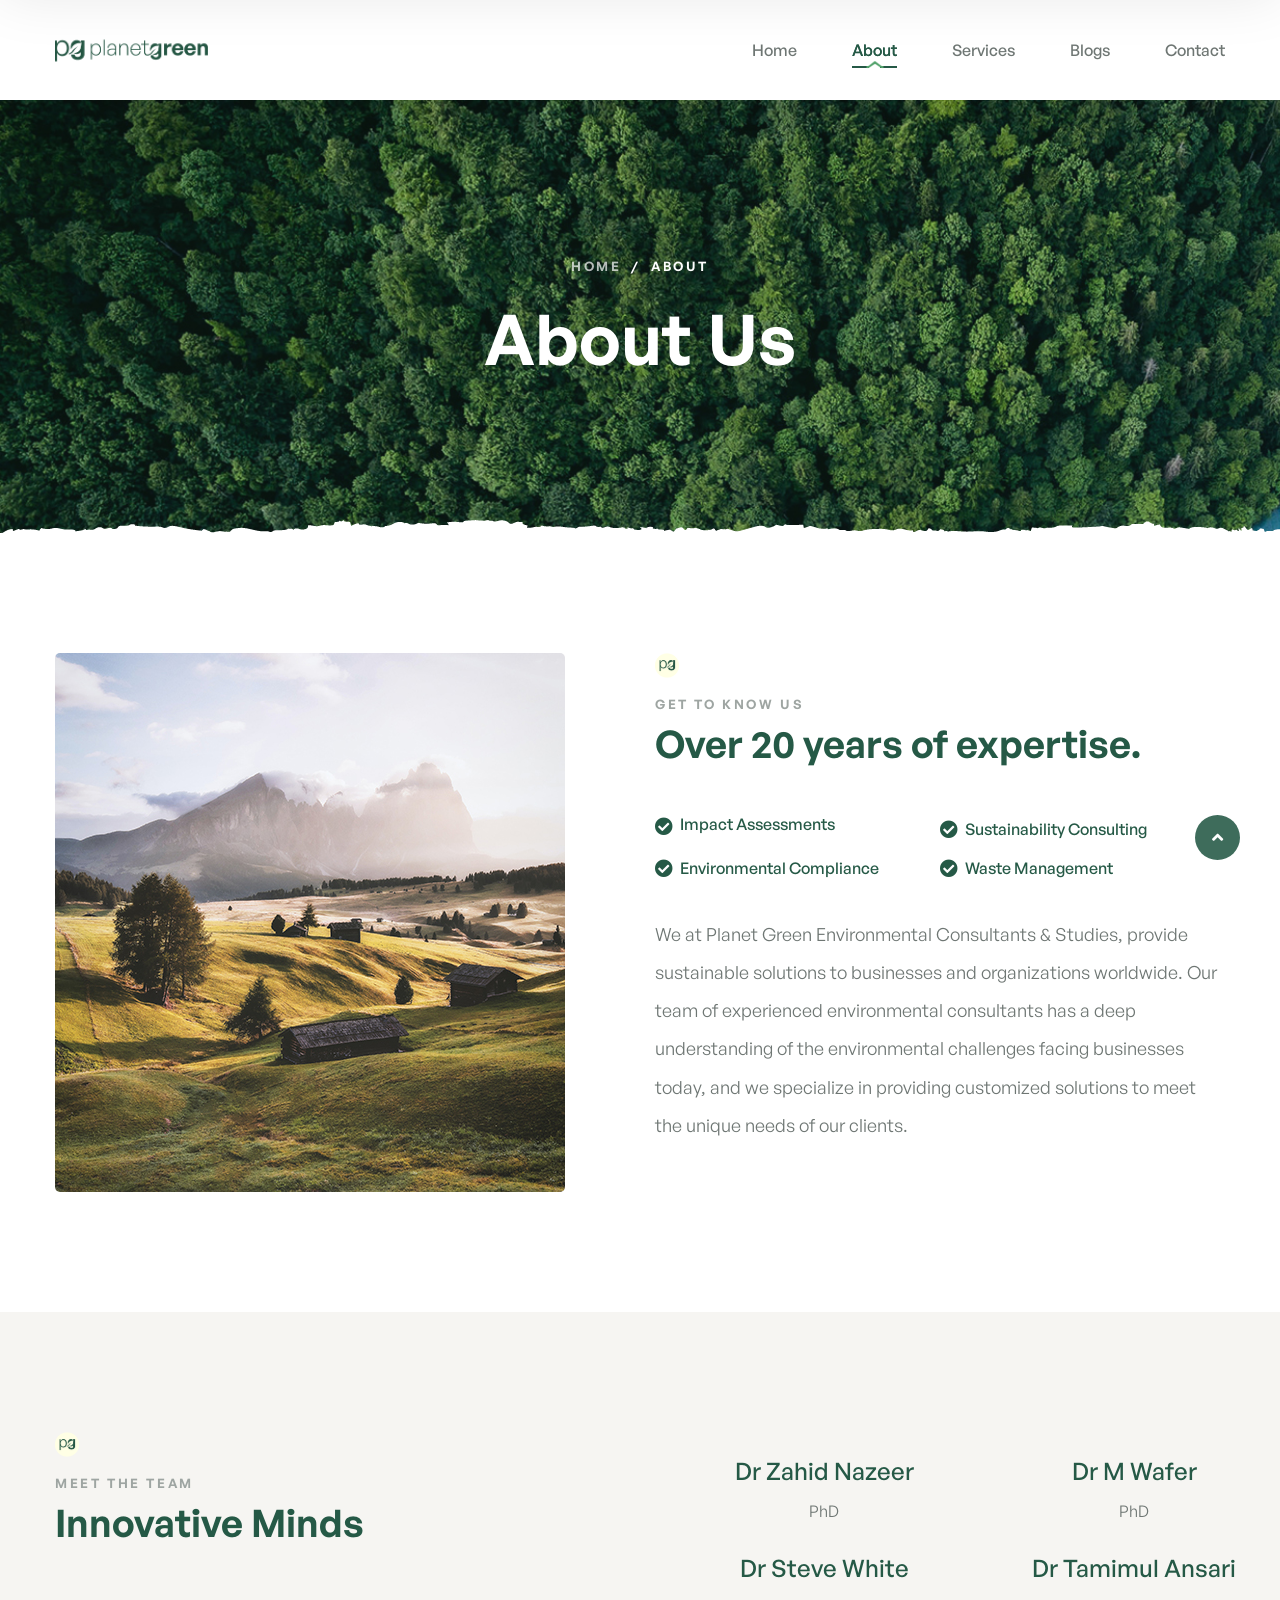
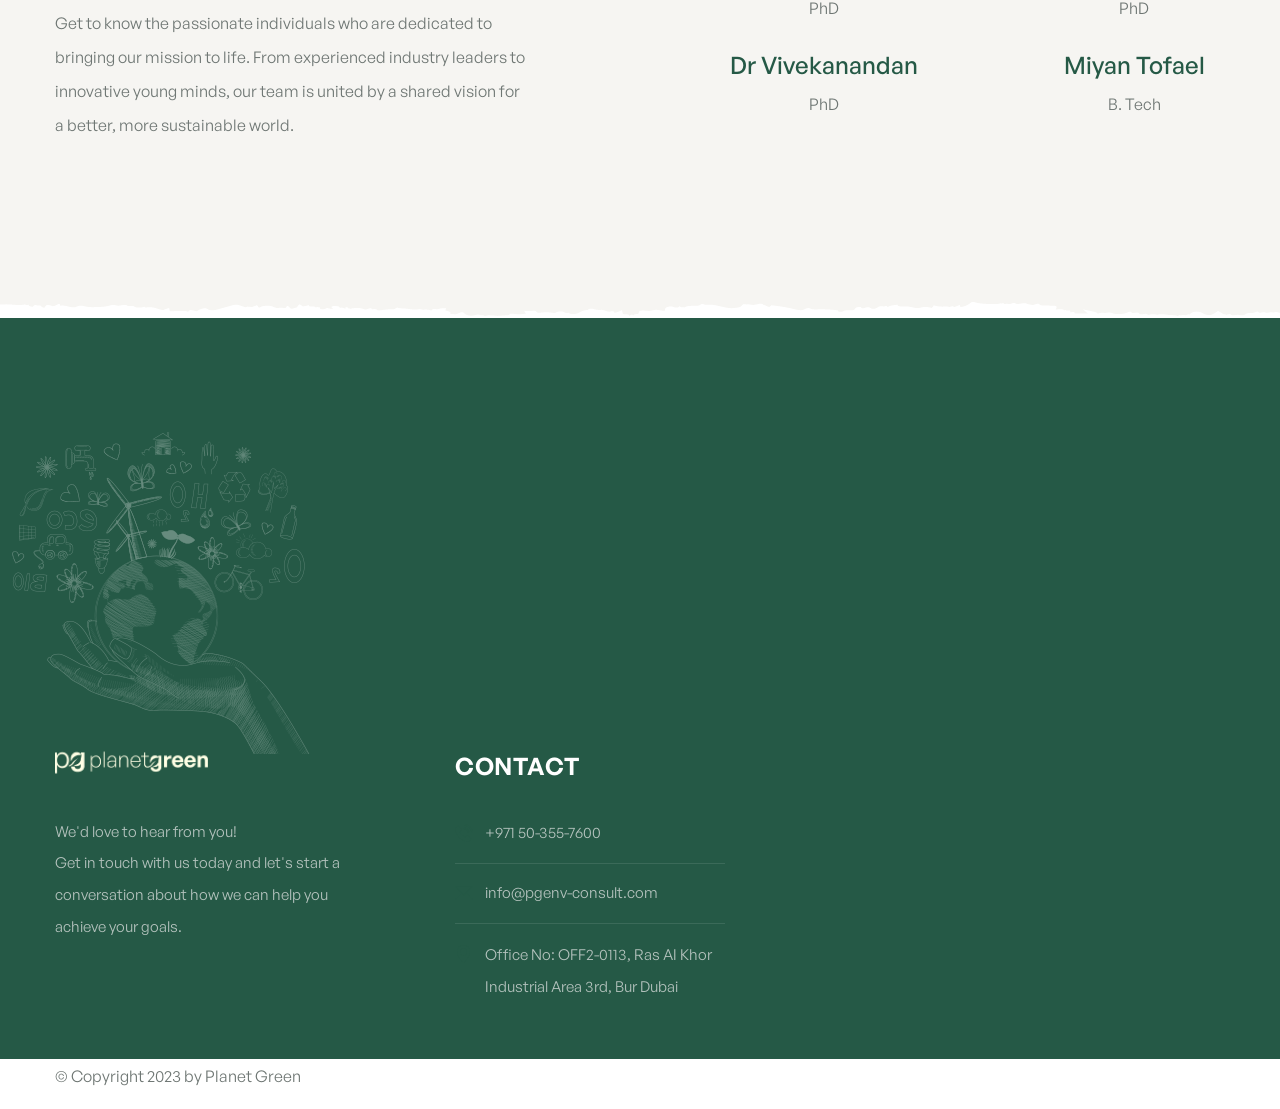
==== about.html @ 9b454ddd "initial commit" ====
<!DOCTYPE html>
<html lang="en">

<head>
    <meta charset="UTF-8">
    <meta name="viewport" content="width=device-width, initial-scale=1.0">
    <title>About Us | Planet Green</title>
     <link rel="apple-touch-icon" sizes="180x180" href="assets/images/favicons/apple-touch-icon.png">
    <link rel="icon" type="image/png" sizes="32x32" href="assets/images/favicons/icon.png">
    <link rel="icon" type="image/png" sizes="16x16" href="assets/images/favicons/icon_16x16.png">
    <link rel="manifest" href="assets/images/favicons/site.webmanifest">
    <meta name="description" content="Learn more about Planet Green Environmental Consultants & Studies, a Dubai-based environmental consultancy firm providing sustainable solutions to businesses and organizations worldwide. Our team of experienced environmental consultants has a deep understanding of the environmental challenges facing businesses today, and we specialize in providing customized solutions to meet the unique needs of our clients. Contact us today to learn more about our services and how we can help your business achieve its environmental objectives.">

    <link rel="preconnect" href="https://fonts.gstatic.com">
    <link href="https://fonts.googleapis.com/css2?family=Handlee&family=Inter:wght@100;200;300;400;500;600;700;800;900&display=swap" rel="stylesheet">

    <link rel="stylesheet" href="assets/css/bootstrap.min.css">
    <link rel="stylesheet" href="assets/css/fontawesome-all.min.css">
    <link rel="stylesheet" href="assets/css/swiper.min.css">
    <link rel="stylesheet" href="assets/css/animate.min.css">
    <link rel="stylesheet" href="assets/css/odometer.min.css">
    <link rel="stylesheet" href="assets/css/jarallax.css">
    <link rel="stylesheet" href="assets/css/magnific-popup.css">
    <link rel="stylesheet" href="assets/css/bootstrap-select.min.css">
    <link rel="stylesheet" href="assets/css/pg-icons.css">
    <link rel="stylesheet" href="assets/css/nouislider.min.css">
    <link rel="stylesheet" href="assets/css/nouislider.pips.css">

    <link rel="stylesheet" href="assets/css/main.css">
</head>

<body>
    <div class="preloader">
        <img class="preloader__image" width="55" src="assets/images/loader.png" alt="">
    </div>
    <div class="page-wrapper">

        <header class="main-header">
            
            <nav class="main-menu">
                <div class="container">
                    <div class="logo-box">
                        <a href="index.html" aria-label="logo image"><img src="assets/images/Logo-02.png" width="153" alt=""></a>
                        <span class="fa fa-bars mobile-nav__toggler"></span>
                    </div>
                    <ul class="main-menu__list">
                        <li >
                            <a href="index.html">Home</a>
                        </li>
                        <li>
                            <a href="about.html">About</a>
                        </li>
                        <li ><a href="services.html">Services</a>
                        </li>
                        <li><a href="blog.html">Blogs</a>                     
                        </li>
                        <li><a href="contact.html">Contact</a>                     
                        </li>
                    </ul>

                    
                </div>
            </nav>
        </header>

        <div class="stricky-header stricked-menu main-menu">
            <div class="sticky-header__content"></div>
        </div>
        <section class="page-header">
            <div class="page-header__bg" style="background-image: url(assets/images/backgrounds/page-header-bg-1-1.jpg);"></div>
            <div class="container">
                <ul class="thm-breadcrumb list-unstyled">
                    <li><a href="index.html">Home</a></li>
                    <li>/</li>
                    <li><span>About</span></li>
                </ul>
                <h2>About Us</h2>
            </div>
        </section>
        <section class="about-three">
            <div class="container">
                <div class="row">
                    <div class="col-lg-6">
                        <div class="about-three__image">
                            <img src="assets/images/resources/about-3-2.jpg" alt="">
                        </div>
                    </div>
                    <div class="col-lg-6">
                        <div class="about-three__content">
                            <div class="block-title">
                                <div class="block-title__image"></div>
                                <p>Get to know us</p>
                                <h3>Over 20 years of expertise.</h3>
                            </div>
                            <ul class="about-three__list list-unstyled">
                                <li>
                                    <i class="fa fa-check-circle"></i>
                                    Impact Assessments
                                </li>
                                <li>
                                    <i class="fa fa-check-circle"></i>
                                    Sustainability Consulting
                                </li>
                                <li>
                                    <i class="fa fa-check-circle"></i>
                                    Environmental Compliance
                                </li>
                                <li>
                                    <i class="fa fa-check-circle"></i>
                                    Waste Management
                                </li>
                            </ul>
                            <div class="about-three__summery">
                                <p>We at Planet Green Environmental Consultants & Studies, provide sustainable solutions to businesses and organizations worldwide. Our team of experienced environmental consultants has a deep understanding of the environmental challenges facing businesses today, and we specialize in providing customized solutions to meet the unique needs of our clients. </p>
                            </div>
                            
                        </div>
                    </div>
                </div>
            </div>
        </section>

        

        

        <section class="team-one">
            <div class="container">
                <div class="row">
                    <div class="col-md-12 col-lg-12 col-xl-5">
                        <div class="team-one__content">
                            <div class="block-title">
                                <div class="block-title__image"></div>
                                <p>Meet the team</p>
                                <h3>Innovative Minds</h3>
                            </div>
                            <div class="team-one__summery">
                                <p>Get to know the passionate individuals who are dedicated to bringing our mission to life. From experienced industry leaders to innovative young minds, our team is united by a shared vision for a better, more sustainable world.</p>
                            </div>
                        </div>
                    </div>
                    <div class="col-md-12 col-lg-12 col-xl-7">
                     
                                <table class="team-table">                                   
                                        <tr>
                                          <td>
                                            <h4> Dr Zahid Nazeer</h4>
                                            PhD
                                          </td>
                                          <td>
                                           <h4>Dr M Wafer</h4>
                                            PhD
                                          </td>
                                        </tr>
                                        <tr>
                                          <td>
                                            <h4>Dr Steve White</h4>
                                            PhD
                                          </td>
                                          <td>
                                            <h4> Dr Tamimul Ansari </h4>
                                            PhD
                                          </td>
                                        </tr>
                                        <tr>
                                            <td>
                                                <h4>Dr Vivekanandan </h4>
                                                PhD
                                            </td>
                                            <td>
                                                <h4>Miyan Tofael</h4>
                                                B. Tech
                                            </td>
                                          </tr>
                                </table>
                    </div>
                </div>
            </div>
        </section>


        <footer class="site-footer" style="margin: auto;">
            <img src="assets/images/icons/footer-bg-icon-2.png" class="site-footer__shape-1" alt="" style="opacity: 0.3";>
            <div class="container">
                <div class="row">
                    <div class="col-sm-12 col-md-6 col-lg-6 col-xl-4">
                        <div class="footer-widget">
                            <a href="index.html" class="footer-widget__Logo">
                                <img src="assets/images/Logo-03.png" width="153" alt="">
                            </a>
                            <p>We'd love to hear from you! 
                                <br>Get in touch with us today and let's start a conversation about how we can help you achieve your goals.
                            </p>
                            
                            
                        </div>
                    </div>
                    


                    
                    <div class="col-sm-12 col-md-6 col-lg-6 col-xl-3">
                        <h3 class="footer-widget__title">Contact</h3>
                        <ul class="list-unstyled footer-widget__contact">
                            <li>
                                <i class="pg-icon-telephone"></i>
                                <a href="tel:+971 50-355-7600">+971 50-355-7600</a>
                            </li>
                            <li>
                                <i class="pg-icon-email"></i>
                               <a href="mailto:info@pgenv-consult.com">info@pgenv-consult.com</a>
                            </li>
                            <li>
                                <i class="pg-icon-pin"></i>
                                <a href="#">Office No: OFF2-0113, Ras AI Khor Industrial Area 3rd, Bur Dubai</a>
                            </li>
                        </ul>
                    </div>
                </div>
            </div>
        </footer>
        <div class="bottom-footer">
            <div class="container">
                <p>© Copyright 2023 by Planet Green</p>
            </div>
        </div>

    </div>


    <div class="mobile-nav__wrapper">
        <div class="mobile-nav__overlay mobile-nav__toggler"></div>
        <div class="mobile-nav__content">
            <span class="mobile-nav__close mobile-nav__toggler"><i class="far fa-times"></i></span>

            <div class="logo-box">
                <a href="index.html" aria-label="logo image"><img src="assets/images/Logo-03.png" width="155" alt="" /></a>
            </div>
            <div class="mobile-nav__container"></div>

           
            



        </div>
    </div>

    

    <a href="#" data-target="html" class="scroll-to-target scroll-to-top"><i class="fa fa-angle-up"></i></a>


    <script src="assets/js/jquery-3.5.1.min.js"></script>
    <script src="assets/js/bootstrap.bundle.min.js"></script>
    <script src="assets/js/swiper.min.js"></script>
    <script src="assets/js/jquery.ajaxchimp.min.js"></script>
    <script src="assets/js/jquery.magnific-popup.min.js"></script>
    <script src="assets/js/jquery.validate.min.js"></script>
    <script src="assets/js/bootstrap-select.min.js"></script>
    <script src="assets/js/wow.js"></script>
    <script src="assets/js/odometer.min.js"></script>
    <script src="assets/js/jquery.appear.min.js"></script>
    <script src="assets/js/jarallax.min.js"></script>
    <script src="assets/js/circle-progress.min.js"></script>
    <script src="assets/js/wNumb.min.js"></script>
    <script src="assets/js/nouislider.min.js"></script>

    <script src="assets/js/theme.js"></script>
</body>

</html>
---- assets/css/jarallax.css ----
.jarallax {
    position: relative;
    z-index: 0;
}
.jarallax > .jarallax-img {
    position: absolute;
    object-fit: cover;
    /* support for plugin https://github.com/bfred-it/object-fit-images */
    font-family: 'object-fit: cover;';
    top: 0;
    left: 0;
    width: 100%;
    height: 100%;
    z-index: -1;
}
---- assets/css/pg-icons.css ----
@font-face {
  font-family: "pg-icon";
  src: url("../fonts/pg-icon.eot?9nn143");
  src: url("../fonts/pg-icon.eot?9nn143#iefix") format("embedded-opentype"),
    url("../fonts/pg-icon.ttf?9nn143") format("truetype"),
    url("../fonts/pg-icon.woff?9nn143") format("woff"),
    url("../fonts/pg-icon.svg?9nn143#pg-icon") format("svg");
  font-weight: normal;
  font-style: normal;
  font-display: block;
}

[class^="pg-icon-"],
[class*=" pg-icon-"] {
  /* use !important to prevent issues with browser extensions that change fonts */
  font-family: "pg-icon" !important;
  speak: never;
  font-style: normal;
  font-weight: normal;
  font-variant: normal;
  text-transform: none;
  line-height: 1;

  /* Better Font Rendering =========== */
  -webkit-font-smoothing: antialiased;
  -moz-osx-font-smoothing: grayscale;
}

.pg-icon-email:before {
  content: "\e900";
}
.pg-icon-clock:before {
  content: "\e901";
}
.pg-icon-shopping-cart:before {
  content: "\e902";
}
.pg-icon-phone-call:before {
  content: "\e903";
}
.pg-icon-magnifying-glass:before {
  content: "\e904";
}
.pg-icon-left-arrow:before {
  content: "\e905";
}
.pg-icon-right-arrow:before {
  content: "\e916";
}
.pg-icon-farmer:before {
  content: "\e906";
}
.pg-icon-agriculture:before {
  content: "\e907";
}
.pg-icon-tractor:before {
  content: "\e908";
}
.pg-icon-organic-food:before {
  content: "\e909";
}
.pg-icon-vegetable:before {
  content: "\e90a";
}
.pg-icon-dairy:before {
  content: "\e90b";
}
.pg-icon-farm:before {
  content: "\e90c";
}
.pg-icon-pin:before {
  content: "\e90d";
}
.pg-icon-telephone:before {
  content: "\e90e";
}
.pg-icon-investment:before {
  content: "\e90f";
}
.pg-icon-tractor-1:before {
  content: "\e910";
}
.pg-icon-planting:before {
  content: "\e911";
}
.pg-icon-agriculture-1:before {
  content: "\e912";
}
.pg-icon-customer:before {
  content: "\e913";
}
.pg-icon-agriculture-2:before {
  content: "\e914";
}
.pg-icon-tick:before {
  content: "\e915";
}
---- assets/css/main.css ----
@font-face {
  font-family: "GeneralSans";
  src: url("../fonts/GeneralSans-Regular.woff2") format("woff2"),
       url("../fonts/GeneralSans-Regular.otf") format("opentype");
  font-weight: 400;
  font-style: normal;
  font-display: swap;
}

@font-face {
  font-family: "GeneralSans";
  src: url("../fonts/GeneralSans-Medium.woff2") format("woff2"),
       url("../fonts/GeneralSans-Medium.otf") format("opentype");
  font-weight: 500;
  font-style: normal;
  font-display: swap;
}

@font-face {
  font-family: "GeneralSans";
  src: url("../fonts/GeneralSans-Semibold.otf") format("opentype");
  font-weight: 600;
  font-style: normal;
  font-display: swap;
}

.mt-20 {
  margin-top: 20px;
}

.mt-30 {
  margin-top: 30px;
}

.mt-40 {
  margin-top: 40px;
}

.mt-50 {
  margin-top: 50px;
}

.mt-60 {
  margin-top: 60px;
}

.mt-80 {
  margin-top: 80px;
}

.mt-120 {
  margin-top: 120px;
}

.mt--60 {
  margin-top: -60px;
}

.mt--120 {
  margin-top: -120px;
}

.mb-20 {
  margin-bottom: 20px;
}

.mb-30 {
  margin-bottom: 30px;
}

.mb-40 {
  margin-bottom: 40px;
}

.mb-50 {
  margin-bottom: 50px;
}

.mb-60 {
  margin-bottom: 60px;
}

.mb-80 {
  margin-bottom: 80px;
}

.mb-120 {
  margin-bottom: 120px;
}

.mb--60 {
  margin-bottom: -60px;
}

.mb--120 {
  margin-bottom: -120px;
}

.pt-20 {
  padding-top: 20px;
}

.pt-30 {
  padding-top: 30px;
}

.pt-40 {
  padding-top: 40px;
}

.pt-50 {
  padding-top: 50px;
}

.pt-60 {
  padding-top: 60px;
}

.pt-80 {
  padding-top: 80px;
}

.pt-110 {
  padding-top: 110px;
}

.pt-115 {
  padding-top: 115px;
}

.pt-120 {
  padding-top: 120px;
}

.pt-142 {
  padding-top: 142px;
}

.pb-20 {
  padding-bottom: 20px;
}

.pb-30 {
  padding-bottom: 30px;
}

.pb-40 {
  padding-bottom: 40px;
}

.pb-50 {
  padding-bottom: 50px;
}

.pb-60 {
  padding-bottom: 60px;
}

.pb-80 {
  padding-bottom: 80px;
}

.pb-90 {
  padding-bottom: 90px;
}

.pb-110 {
  padding-bottom: 110px;
}

.pb-115 {
  padding-bottom: 115px;
}

.pb-120 {
  padding-bottom: 120px;
}

.pl-5 {
  padding-left: 5px;
}

.pl-10 {
  padding-left: 10px;
}

.pl-15 {
  padding-left: 15px;
}

.pl-20 {
  padding-left: 20px;
}

.pl-30 {
  padding-left: 30px;
}

.pr-5 {
  padding-right: 5px;
}

.pr-10 {
  padding-right: 10px;
}

.pr-15 {
  padding-right: 15px;
}

.pr-20 {
  padding-right: 20px;
}

.pr-30 {
  padding-right: 30px;
}

.team-one {
  background-color: #f6f5f2;
  padding-top: 80px;
  padding-bottom: 80px;
  position: relative;
}

.team-one .team-table {
  border-spacing: 15px;
  width: 100%;
  text-align: center;
  max-width: 95%;
  border-collapse: separate;
  border-spacing: 1rem 1.5rem;
  margin-left: 7rem;
}

@media (min-width: 993px) and (max-width: 1199px) {
  .team-one .team-table {
    margin-left: 3.5rem;
  }
}
@media (max-width: 992px) {
  .team-one .team-table {
    margin-left: 0;
  }
}

.team-one .team-table td {
  text-align: center;
  margin: 2rem 4rem;
}

@media (min-width: 1200px) {
  .team-one {
    padding-top: 120px;
    padding-bottom: 160px;
  }
}

.team-one::after {
  content: "";
  width: 100%;
  height: 16px;
  background-image: url(../images/shapes/ripped-paper-white-up.png);
  position: absolute;
  bottom: 0px;
  left: 0;
  z-index: 10;
  -webkit-transform: rotate(180deg);
  transform: rotate(180deg);
  background-size: auto;
}

@media (min-width: 1700px) {
  .team-one::after {
    background-size: 100%;
    bottom: 0;
  }
}

.team-one__bg {
  position: absolute;
  bottom: 0;
  left: 0;
}

.team-one .container {
  position: relative;
}

@media (min-width: 992px) {
  .team-one__content {
    text-align: center;
  }
}

@media (min-width: 1200px) {
  .team-one__content {
    text-align: left;
  }
}

.blog-card {
  position: relative;
  background-color: #fff;
  border-radius: 5px;
  margin-bottom: 30px;
}

.blog-card__image {
  position: relative;
  border-top-left-radius: 5px;
  border-top-right-radius: 5px;
  overflow: hidden;
}

.blog-card__image > img {
  width: 100%;
  -webkit-transform: scale(1);
  transform: scale(1);
  -webkit-transition: -webkit-transform 500ms ease;
  transition: -webkit-transform 500ms ease;
  transition: transform 500ms ease;
  transition: transform 500ms ease, -webkit-transform 500ms ease;
}

.blog-card__image > a {
  display: -webkit-box;
  display: -ms-flexbox;
  display: flex;
  width: 100%;
  height: 100%;
  background-color: rgba(31, 78, 61, 0.4);
  position: absolute;
  top: 0;
  left: 0;
  -webkit-box-pack: center;
  -ms-flex-pack: center;
  justify-content: center;
  -webkit-box-align: center;
  -ms-flex-align: center;
  align-items: center;
  opacity: 0;
  -webkit-transform: translateY(-20%);
  transform: translateY(-20%);
  -webkit-transition: opacity 500ms ease, -webkit-transform 500ms ease;
  transition: opacity 500ms ease, -webkit-transform 500ms ease;
  transition: opacity 500ms ease, transform 500ms ease;
  transition: opacity 500ms ease, transform 500ms ease,
    -webkit-transform 500ms ease;
}

.blog-card__image > a::before,
.blog-card__image > a::after {
  content: "";
  width: 32px;
  height: 2px;
  background-color: #fff;
  display: block;
  position: absolute;
  top: 50%;
  left: 50%;
  -webkit-transform: translate(-50%, -50%);
  transform: translate(-50%, -50%);
}

.blog-card__image > a::after {
  -webkit-transform: translate(-50%, -50%) rotate(90deg);
  transform: translate(-50%, -50%) rotate(90deg);
}

.blog-card:hover .blog-card__image > a {
  opacity: 1;
  -webkit-transform: translateY(0);
  transform: translateY(0);
}

.blog-card:hover .blog-card__image > img {
  -webkit-transform: scale(1.05);
  transform: scale(1.05);
}

.blog-card__content {
  -webkit-box-shadow: 0px 10px 60px 0px rgba(0, 0, 0, 0.05);
  box-shadow: 0px 10px 60px 0px rgba(0, 0, 0, 0.05);
  background-color: #fff;
  padding-left: 25px;
  padding-right: 25px;
  position: relative;
  padding-top: 30px;
  padding-bottom: 30px;
  -webkit-transition: all 500ms ease;
  transition: all 500ms ease;
  border-bottom-left-radius: 5px;
  border-bottom-right-radius: 5px;
}

@media (min-width: 768px) {
  .blog-card__content {
    padding: 40px;
  }
}

.blog-card__content h3 {
  color: #255946;
  font-size: 20px;
  line-height: 1.417;
  margin: 0;
  font-weight: bold;
  margin-top: 10px;
  margin-bottom: 15px;
}

@media (min-width: 768px) {
  .blog-card__content h3 {
    font-size: 22px;
  }
}

@media (min-width: 992px) {
  .blog-card__content h3 {
    font-size: 24px;
  }
}

.blog-card__content h3 a {
  color: inherit;
  -webkit-transition: all 500ms ease;
  transition: all 500ms ease;
}

.blog-card__content h3 a:hover {
  color: var(--thm-base);
}

.blog-card__content .thm-btn {
  background-color: var(--thm-primary);
  color: #fff;
  font-size: 14px;
  font-weight: bold;
  padding: 6px 29.5px;
}

.blog-card__content .thm-btn:hover {
  background-color: var(--thm-black);
  color: #fff;
}

.blog-card:hover .blog-card__content {
  -webkit-box-shadow: 0px 10px 60px 0px rgba(0, 0, 0, 0.1);
  box-shadow: 0px 10px 60px 0px rgba(0, 0, 0, 0.1);
}

.blog-card__date {
  width: 74px;
  height: 74px;
  background-color: var(--thm-base);
  border: 6px solid #fff;
  display: -webkit-box;
  display: -ms-flexbox;
  display: flex;
  -webkit-box-pack: center;
  -ms-flex-pack: center;
  justify-content: center;
  text-align: center;
  -webkit-box-align: center;
  -ms-flex-align: center;
  align-items: center;
  border-radius: 50%;
  font-size: 14px;
  font-weight: 600;
  color: #fff;
  padding: 0 20px;
  line-height: 1.3;
  position: absolute;
  top: -97px;
  right: 20px;
}

@media (min-width: 768px) {
  .blog-card__date {
    top: -37px;
    right: 30px;
  }
}

.blog-card__meta {
  display: -webkit-box;
  display: -ms-flexbox;
  display: flex;
  -webkit-box-align: center;
  -ms-flex-align: center;
  align-items: center;
}

.blog-card__meta a {
  display: -webkit-box;
  display: -ms-flexbox;
  display: flex;
  -webkit-box-align: center;
  -ms-flex-align: center;
  align-items: center;
  line-height: 1;
  color: #6e7673;
  font-size: 14px;
  font-weight: 600;
}

.blog-card__meta a i {
  color: var(--thm-base);
  margin-right: 5px;
}

.blog-card__meta a + a {
  margin-left: 15px;
}

.blog-grid {
  padding-top: 80px;
  padding-bottom: 80px;
}

@media (min-width: 1200px) {
  .blog-grid {
    padding-top: 120px;
    padding-bottom: 120px;
  }
}

.blog-grid .more-btn__box {
  margin-top: 20px;
}

.blog-grid .more-btn__box .thm-btn {
  font-size: 18px;
  font-weight: 700;
  background-color: var(--thm-black);
}

.blog-grid .more-btn__box .thm-btn:hover {
  background-color: var(--thm-base);
  color: #fff;
}

.blog-home-two {
  border-top: 1px solid #e9e7e2;
  padding-top: 80px;
  padding-bottom: 50px;
}

@media (min-width: 1200px) {
  .blog-home-two {
    padding-top: 120px;
    padding-bottom: 90px;
  }
}

.blog-home-two .top-row {
  margin-bottom: 30px;
}

@media (min-width: 992px) {
  .blog-home-two .top-row {
    display: -webkit-box;
    display: -ms-flexbox;
    display: flex;
    -webkit-box-align: center;
    -ms-flex-align: center;
    align-items: center;
  }
}

@media (min-width: 1200px) {
  .blog-home-two .top-row {
    margin-bottom: 60px;
  }
}

.blog-home-two .block-title {
  margin-bottom: 25px;
}

@media (min-width: 992px) {
  .blog-home-two .block-title {
    margin-bottom: 0;
    max-width: 505px;
  }
}

@media (min-width: 992px) {
  .blog-home-two .block-text {
    margin-top: 30px;
  }
}

.home-one__boxed-bg {
  position: absolute;
  bottom: 0;
  left: 0;
}

.blog-home-one {
  padding-bottom: 60px;
  position: relative;
}

.blog-home-one hr {
  margin: 0;
  border-color: #e9e7e2;
  border-width: 1px;
  margin-top: 30px;
}

.blog-home__slogan {
  padding-bottom: 80px;
}

@media (min-width: 1200px) {
  .blog-home__slogan {
    margin-top: -20px;
    padding-bottom: 120px;
  }
}

.blog-home__slogan i {
  font-size: 50px;
  color: var(--thm-base);
}

@media (min-width: 992px) {
  .blog-home__slogan i {
    font-size: 60px;
    margin-right: 30px;
  }
}

@media (min-width: 1200px) {
  .blog-home__slogan i {
    margin-right: 45px;
  }
}

.blog-home__slogan h3 {
  margin: 0;
  font-size: 20px;
  color: var(--thm-black);
  margin-top: 15px;
  margin-bottom: 10px;
  font-weight: 600;
  max-width: 90%;
}

@media (min-width: 1200px) {
  .blog-home__slogan h3 {
    font-size: 30px;
    margin-bottom: 20px;
  }
}

.blog-home__slogan p {
  margin: 0;
  line-height: 2.125;
}

@media (min-width: 1200px) {
  .blog-home__slogan p {
    max-width: 670px;
  }
}

.blog-home__slogan-main {
  text-align: center;
}

@media (min-width: 992px) {
  .blog-home__slogan-main {
    display: -webkit-box;
    display: -ms-flexbox;
    display: flex;
    text-align: left;
    -webkit-box-align: center;
    -ms-flex-align: center;
    align-items: center;
  }
}

.blog-home__slogan-image {
  margin-top: 30px;
  position: relative;
}

@media (min-width: 768px) {
  .blog-home__slogan-image {
    max-width: 270px;
    margin-left: auto;
    margin-right: auto;
  }
}

@media (min-width: 768px) {
  .blog-home__slogan-image::before {
    content: "";
    width: 20px;
    height: 100%;
    background-color: var(--thm-primary);
    border-radius: 5px;
    position: absolute;
    top: 0;
    right: 100%;
    margin-right: 20px;
  }
}

.blog-home__slogan-image > img {
  display: block;
  border-radius: 5px;
  margin-left: auto;
  margin-right: auto;
  max-width: 100%;
}

.blog-details {
  padding-top: 80px;
  padding-bottom: 80px;
}

@media (min-width: 1200px) {
  .blog-details {
    padding-top: 120px;
    padding-bottom: 120px;
  }
}

.blog-details img {
  border-radius: 5px;
}

.blog-details .blog-card__content {
  padding-bottom: 0;
  -webkit-box-shadow: none;
  box-shadow: none;
  padding-left: 0;
  padding-right: 0;
}

@media (min-width: 1200px) {
  .blog-details .blog-card__content h3 {
    font-size: 34px;
  }
}

.blog-details__content p {
  margin: 0;
}

.blog-details__content p + p {
  margin-top: 10px;
}

@media (min-width: 1200px) {
  .blog-details__content p + p {
    margin-top: 30px;
  }
}

.blog-details__meta {
  display: -webkit-box;
  display: -ms-flexbox;
  display: flex;
  -webkit-box-pack: center;
  -ms-flex-pack: center;
  justify-content: center;
  -webkit-box-align: center;
  -ms-flex-align: center;
  align-items: center;
  -webkit-box-orient: vertical;
  -webkit-box-direction: normal;
  -ms-flex-direction: column;
  flex-direction: column;
  border-top: 1px solid #e9e7e2;
  margin-top: 30px;
  padding-top: 20px;
}

@media (min-width: 1200px) {
  .blog-details__meta {
    -webkit-box-orient: horizontal;
    -webkit-box-direction: normal;
    -ms-flex-direction: row;
    flex-direction: row;
    -webkit-box-pack: justify;
    -ms-flex-pack: justify;
    justify-content: space-between;
    margin-top: 40px;
    padding-top: 30px;
  }
}

.blog-details__tags span {
  color: var(--thm-black);
  font-size: 18px;
  font-weight: bold;
  margin-right: 5px;
}

@media (min-width: 1200px) {
  .blog-details__tags span {
    font-size: 24px;
  }
}

.blog-details__tags a {
  font-size: 16px;
  color: #6e7673;
  -webkit-transition: all 500ms ease;
  transition: all 500ms ease;
}

@media (min-width: 1200px) {
  .blog-details__tags a {
    font-size: 18px;
  }
}

.blog-details__tags a:hover {
  color: var(--thm-black);
}

.blog-details__social {
  display: -webkit-box;
  display: -ms-flexbox;
  display: flex;
  -webkit-box-align: center;
  -ms-flex-align: center;
  align-items: center;
  -webkit-box-pack: center;
  -ms-flex-pack: center;
  justify-content: center;
  margin-top: 10px;
}

@media (min-width: 1200px) {
  .blog-details__social {
    margin-top: 0;
  }
}

.blog-details__social a {
  width: 40px;
  height: 40px;
  background-color: #f6f5f2;
  border-radius: 50%;
  display: -webkit-box;
  display: -ms-flexbox;
  display: flex;
  -webkit-box-align: center;
  -ms-flex-align: center;
  align-items: center;
  -webkit-box-pack: center;
  -ms-flex-pack: center;
  justify-content: center;
  font-size: 14px;
  color: #6e7673;
  -webkit-transition: all 500ms ease;
  transition: all 500ms ease;
}

@media (min-width: 1200px) {
  .blog-details__social a {
    width: 50px;
    height: 50px;
    font-size: 15px;
  }
}

.blog-details__social a + a {
  margin-left: 10px;
}

.blog-details__social a:hover {
  background-color: var(--thm-primary);
  color: #fff;
}

.blog-sidebar {
  margin-top: 50px;
}

@media (min-width: 1200px) {
  .blog-sidebar {
    margin-top: 0px;
  }
}

.blog-sidebar ul {
  margin: 0;
  padding: 0;
  list-style: none;
}

.blog-sidebar h3 {
  margin: 0;
  font-size: 18px;
  color: var(--thm-black);
  font-weight: bold;
  margin-bottom: 20px;
}

@media (min-width: 1200px) {
  .blog-sidebar h3 {
    font-size: 20px;
  }
}

.blog-sidebar__search {
  margin-bottom: 30px;
}

.blog-sidebar__search form {
  width: 100%;
  height: 90px;
  background-color: var(--thm-primary);
  border-radius: 5px;
  position: relative;
}

.blog-sidebar__search form input[type="text"],
.blog-sidebar__search form input[type="search"] {
  width: 100%;
  height: 100%;
  position: absolute;
  top: 0;
  left: 0;
  background-color: rgba(0, 0, 0, 0);
  padding-left: 30px;
  padding-right: 30px;
  display: block;
  border: none;
  -webkit-appearance: none;
  -moz-appearance: none;
  appearance: none;
  outline: none;
  color: #fff;
  font-size: 16px;
  font-weight: 600;
}

@media (min-width: 1200px) {
  .blog-sidebar__search form input[type="text"],
  .blog-sidebar__search form input[type="search"] {
    padding-left: 50px;
    padding-right: 50px;
  }
}

.blog-sidebar__search form button[type="submit"] {
  width: auto;
  padding: 0;
  font-size: 22px;
  color: #fff;
  position: absolute;
  top: 50%;
  right: 30px;
  -webkit-transform: translateY(-50%);
  transform: translateY(-50%);
  background-color: rgba(0, 0, 0, 0);
  border: none;
  -webkit-appearance: none;
  -moz-appearance: none;
  appearance: none;
}

@media (min-width: 1200px) {
  .blog-sidebar__search form button[type="submit"] {
    right: 50px;
  }
}

.blog-sidebar__tags {
  background-color: #f6f5f2;
  border-radius: 5px;
  padding: 30px;
  margin-bottom: 30px;
}

@media (min-width: 1200px) {
  .blog-sidebar__tags {
    padding: 50px;
  }
}

.blog-sidebar__tags-links {
  display: -webkit-box;
  display: -ms-flexbox;
  display: flex;
  -ms-flex-wrap: wrap;
  flex-wrap: wrap;
  margin-left: -10px;
  margin-top: -20px;
}

.blog-sidebar__tags-links a {
  font-size: 16px;
  color: #6e7673;
  font-weight: 500;
  display: -webkit-box;
  display: -ms-flexbox;
  display: flex;
  line-height: 1;
  -webkit-transition: all 500ms ease;
  transition: all 500ms ease;
  margin-left: 10px;
  margin-top: 20px;
}

.blog-sidebar__tags-links a:hover {
  color: var(--thm-base);
}

.blog-sidebar__posts {
  background-color: #f6f5f2;
  border-radius: 5px;
  margin-bottom: 30px;
  padding: 30px;
  padding-bottom: 0;
}

@media (min-width: 1200px) {
  .blog-sidebar__posts {
    padding: 50px;
  }
}

.blog-sidebar__posts h3 {
  margin-bottom: 10px;
}

.blog-sidebar__posts ul {
  margin-left: -20px;
  margin-right: -20px;
}

.blog-sidebar__posts ul li {
  position: relative;
  padding-left: 90px;
  min-height: 78px;
  padding-top: 30px;
  padding-bottom: 30px;
  padding-right: 20px;
  padding-left: 110px;
  -webkit-transition: all 500ms ease;
  transition: all 500ms ease;
  border-radius: 5px;
}

.blog-sidebar__posts ul li:hover {
  background-color: #fff;
}

.blog-sidebar__posts ul li > img {
  position: absolute;
  top: 50%;
  left: 20px;
  -webkit-transform: translateY(-50%);
  transform: translateY(-50%);
  border-radius: 50%;
}

.blog-sidebar__posts ul li span {
  color: #6e7673;
  font-size: 14px;
  font-weight: 500;
  display: -webkit-box;
  display: -ms-flexbox;
  display: flex;
  -webkit-box-align: center;
  -ms-flex-align: center;
  align-items: center;
  line-height: 1;
  margin-bottom: 10px;
}

.blog-sidebar__posts ul li span > i {
  font-size: 14px;
  margin-right: 5px;
}

.blog-sidebar__posts ul li h4 {
  margin: 0;
  font-size: 16px;
  font-weight: bold;
  line-height: 1.625;
}

.blog-sidebar__posts ul li h4 a {
  color: inherit;
}

.blog-sidebar__categories {
  background-color: #f6f5f2;
  border-radius: 5px;
  margin-bottom: 30px;
  padding: 30px;
}

@media (min-width: 1200px) {
  .blog-sidebar__categories {
    padding: 50px;
  }
}

.blog-sidebar__categories ul li + li {
  margin-top: 10px;
}

@media (min-width: 1200px) {
  .blog-sidebar__categories ul li + li {
    margin-top: 25px;
  }
}

.blog-sidebar__categories ul li a {
  display: -webkit-box;
  display: -ms-flexbox;
  display: flex;
  -webkit-box-align: center;
  -ms-flex-align: center;
  align-items: center;
  color: #6e7673;
  font-weight: 500;
  line-height: 1;
}

.blog-sidebar__categories ul li a i {
  font-size: 20px;
  margin-right: 10px;
}

:root {
  --thm-font: "GeneralSans", sans-serif;
  --heading-font: "GeneralSans", sans-serif;
  --special-font: "GeneralSans", sans-serif;
  --thm-color: #6e7673;
  --thm-color-rgb: 110, 118, 115;
  --thm-base: #49a760;
  --thm-base-rgb: 73, 167, 96;
  --thm-primary: #255946;
  --thm-primary-rgb: 247, 195, 95;
  --thm-secondary: #ed4b4b;
  --thm-secondary-rgb: 237, 75, 75;
  --thm-special: #5366c2;
  --thm-special-rgb: 83, 102, 194;
  --thm-black: #255946;
  --thm-black-rgb: 37, 89, 70;
  --thm-black2: #1d1c1c;
  --thm-black2-rgb: 29, 28, 28;
  --thm-text-dark: #8e96a0;
  --thm-text-dark-rgb: 142, 150, 160;
  --thm-white: #fff;
}

body {
  font-family: var(--thm-font);
  color: var(--thm-color);
  font-size: 16px;
  line-height: 2.125;
}

a,
a:hover,
a:focus,
a:visited {
  text-decoration: none;
}

h1,
h2,
h3,
h4,
h5,
h6 {
  font-family: var(--heading-font);
  color: var(--thm-black);
}

@media (max-width: 575px) {
  h1 br,
  h2 br,
  h3 br,
  h4 br,
  h5 br,
  h6 br {
    display: none;
  }
}

@media (max-width: 575px) {
  p br {
    display: none;
  }
}

::-webkit-input-placeholder {
  color: inherit;
  opacity: 1;
}

:-ms-input-placeholder {
  color: inherit;
  opacity: 1;
}

::-ms-input-placeholder {
  color: inherit;
  opacity: 1;
}

::placeholder {
  color: inherit;
  opacity: 1;
}

.background-base {
  background-color: var(--thm-base);
}

.background-primary {
  background-color: var(--thm-primary);
}

.background-secondary {
  background-color: var(--thm-secondary);
}

.background-special {
  background-color: var(--thm-special);
}

.page-wrapper {
  position: relative;
  margin: 0 auto;
  width: 100%;
  min-width: 300px;
  overflow: hidden;
}

@media (min-width: 1200px) {
  .container {
    max-width: 1200px;
  }
}

.thm-btn {
  display: inline-block;
  vertical-align: middle;
  -webkit-appearance: none;
  border: none;
  outline: none !important;
  background-color: var(--thm-base);
  color: #fff;
  font-size: 16px;
  border-radius: 5px;
  font-weight: 700;
  font-family: var(--thm-font);
  padding: 16.5px 39.5px;
  -webkit-transition: 500ms;
  transition: 500ms;
  background-color: var(--thm-base);
  color: #fff;
}

.thm-btn:hover {
  color: var(--thm-base);
  background-color: #fff;
}

.gray-boxed-wrapper {
  background-color: #f6f5f2;
  border-radius: 5px;
  margin-left: auto;
  margin-right: auto;
  width: 90%;
  position: relative;
  z-index: 10;
}

@media (min-width: 768px) {
  .gray-boxed-wrapper {
    width: 100%;
    max-width: 750px;
    margin-left: auto;
    margin-right: auto;
  }
}

@media (min-width: 992px) {
  .gray-boxed-wrapper {
    max-width: 1000px;
    padding-left: 15px;
    padding-right: 15px;
  }
}

@media (min-width: 1200px) {
  .gray-boxed-wrapper {
    max-width: 1300px;
  }
}

@media (min-width: 1440px) {
  .gray-boxed-wrapper {
    max-width: 1600px;
  }
}

.gray-boxed-wrapper.home-one__boxed {
  margin-top: -60px;
}

@media (min-width: 992px) {
  .gray-boxed-wrapper.home-one__boxed {
  }
}

.block-text {
  font-size: 15px;
  line-height: 2.125;
  color: var(--thm-color);
  margin-bottom: 0;
  font-weight: 500;
}

@media (min-width: 992px) {
  .block-text {
    font-size: 16px;
  }
}

.block-title {
  margin-bottom: 30px;
}

@media (min-width: 1200px) {
  .block-title {
    margin-bottom: 60px;
  }
}

.block-title__image {
  background-image: url(../images/loader.png);
  background-size: 100%;
  width: 24px;
  height: 25px;
  background-position: center center;
  background-repeat: no-repeat;
}

.block-title.text-center .block-title__image {
  margin-left: auto;
  margin-right: auto;
}

.block-title p {
  margin: 0;
  font-size: 13px;
  text-transform: uppercase;
  font-weight: 700;
  color: #9ea5a2;
  letter-spacing: 0.2em;
  line-height: 1;
  margin-top: 20px;
  margin-bottom: 10px;
}

@media (min-width: 1440px) {
  .block-title p {
    font-size: 14px;
  }
}

.block-title h3 {
  margin: 0;
  font-size: 38px;
  font-weight: bold;
  color: #255946;
}

@media (min-width: 1440px) {
  .block-title h3 {
    font-size: 46px;
  }
}

.ul-list-one {
  margin-bottom: 0;
}

.ul-list-one li {
  position: relative;
  padding-left: 45px;
  font-size: 16px;
  font-weight: 500;
  color: var(--thm-black);
}

@media (min-width: 481px) {
  .ul-list-one li {
    font-size: 20px;
  }
}

.ul-list-one li::before {
  content: "\e907";
  color: var(--thm-secondary);
  font-size: 26px;
  position: absolute;
  top: 50%;
  left: 0;
  -webkit-transform: translateY(-50%);
  transform: translateY(-50%);
  font-family: "azino-icon";
}

.preloader {
  position: fixed;
  background-color: #fff;
  background-position: center center;
  background-repeat: no-repeat;
  top: 0;
  left: 0;
  right: 0;
  bottom: 0;
  z-index: 9991;
  display: -webkit-box;
  display: -ms-flexbox;
  display: flex;
  -webkit-box-pack: center;
  -ms-flex-pack: center;
  justify-content: center;
  -webkit-box-align: center;
  -ms-flex-align: center;
  align-items: center;
  text-align: center;
}

.preloader__image {
  -webkit-animation-fill-mode: both;
  animation-fill-mode: both;
  -webkit-animation-name: flipInY;
  animation-name: flipInY;
  -webkit-animation-duration: 2s;
  animation-duration: 2s;
  -webkit-animation-iteration-count: infinite;
  animation-iteration-count: infinite;
}

.scroll-to-top {
  display: inline-block;
  width: 45px;
  height: 45px;
  background: var(--thm-primary);
  position: fixed;
  bottom: 40px;
  right: 40px;
  z-index: 99;
  text-align: center;
  -webkit-transition: all 0.4s ease;
  transition: all 0.4s ease;
  display: none;
  border-radius: 50%;
  transition: all 0.4s ease;
}

.scroll-to-top i {
  color: #ffffff;
  font-size: 18px;
  line-height: 45px;
}

.scroll-to-top:hover {
  background-color: var(--thm-black);
}

.scroll-to-top:hover i {
  color: #fff;
}

.post-pagination {
  margin-bottom: 0;
  margin-top: 0px;
}

@media (min-width: 992px) {
  .post-pagination {
    margin-top: 0px;
  }
}

.post-pagination a {
  display: -webkit-box;
  display: -ms-flexbox;
  display: flex;
  width: 45px;
  height: 45px;
  background-color: #eff2f6;
  -webkit-box-align: center;
  -ms-flex-align: center;
  align-items: center;
  -webkit-box-pack: center;
  -ms-flex-pack: center;
  justify-content: center;
  color: var(--thm-color);
  font-size: 16px;
  font-weight: 500;
  border-radius: 50%;
  -webkit-transition: 500ms ease;
  transition: 500ms ease;
}

@media (min-width: 992px) {
  .post-pagination a {
    width: 60px;
    height: 60px;
    font-size: 18px;
  }
}

.post-pagination a:hover {
  background-color: var(--thm-primary);
  color: #fff;
}

.post-pagination li:first-child a {
  background-color: var(--thm-base);
  color: #fff;
}

.post-pagination li:last-child a {
  background-color: var(--thm-black);
  color: #fff;
}

.post-pagination li + li {
  margin-left: 10px;
}

.main-menu .container {
  position: relative;
  display: -webkit-box;
  display: -ms-flexbox;
  display: flex;
  -webkit-box-align: center;
  -ms-flex-align: center;
  align-items: center;
  padding-top: 19px;
  padding-bottom: 19px;
  position: relative;
  justify-content: space-between;
}

.main-menu {
  -webkit-box-shadow: 0px 10px 60px 0px rgba(0, 0, 0, 0.1);
  box-shadow: 0px 10px 60px 0px rgba(0, 0, 0, 0.1);
  background-color: #fff;
  position: relative;
  z-index: 91;
}

.main-menu::after {
  content: "";
  width: 100%;
  height: 16px;
  position: absolute;
  bottom: -15px;
  left: 0;
  background-position: center center;
  background-size: auto;
}

@media (min-width: 1700px) {
  .main-menu::after {
    bottom: -16px;
    background-size: 100%;
  }
}

.main-menu .main-menu__list,
.main-menu .main-menu__list ul,
.stricky-header .main-menu__list,
.stricky-header .main-menu__list ul {
  margin: 0;
  padding: 0;
  list-style-type: none;
  -webkit-box-align: center;
  -ms-flex-align: center;
  align-items: center;
  display: none;
}

@media (min-width: 1200px) {
  .main-menu .main-menu__list,
  .main-menu .main-menu__list ul,
  .stricky-header .main-menu__list,
  .stricky-header .main-menu__list ul {
    display: -webkit-box;
    display: -ms-flexbox;
    display: flex;
  }
}

.main-menu .main-menu__list,
.stricky-header .main-menu__list {
}

.main-menu .main-menu__list > li,
.stricky-header .main-menu__list > li {
  padding-top: 14px;
  padding-bottom: 14px;
  position: relative;
}

.main-menu .main-menu__list > li::before,
.main-menu .main-menu__list > li::after,
.stricky-header .main-menu__list > li::before,
.stricky-header .main-menu__list > li::after {
  content: "";
  width: 37%;
  height: 2px;
  background-color: var(--thm-primary);
  position: absolute;
  bottom: 13px;
  opacity: 0;
  -webkit-transition: opacity 500ms ease;
  transition: opacity 500ms ease;
  z-index: 1;
}

.main-menu .main-menu__list > li::before,
.stricky-header .main-menu__list > li::before {
  left: 0;
}

.main-menu .main-menu__list > li::after,
.stricky-header .main-menu__list > li::after {
  right: 0;
}

.main-menu .main-menu__list > li.current::before,
.main-menu .main-menu__list > li.current::after,
.main-menu .main-menu__list > li:hover::before,
.main-menu .main-menu__list > li:hover::after,
.stricky-header .main-menu__list > li.current::before,
.stricky-header .main-menu__list > li.current::after,
.stricky-header .main-menu__list > li:hover::before,
.stricky-header .main-menu__list > li:hover::after {
  opacity: 1;
}

.main-menu .main-menu__list > li + li,
.stricky-header .main-menu__list > li + li {
  margin-left: 55px;
}

.main-menu .main-menu__list > li > a,
.stricky-header .main-menu__list > li > a {
  font-family: var(--thm-font);
  font-size: 16px;
  font-weight: 500;
  display: -webkit-box;
  display: -ms-flexbox;
  display: flex;
  -webkit-box-align: center;
  -ms-flex-align: center;
  align-items: center;
  color: var(--thm-color);
  -webkit-transition: 500ms;
  transition: 500ms;
  position: relative;
}

.main-menu .main-menu__list > li > a::before,
.stricky-header .main-menu__list > li > a::before {
  content: "";
  width: 17px;
  height: 8px;
  position: absolute;
  bottom: -2px;
  left: 50%;
  -webkit-transform: translateX(-50%);
  transform: translateX(-50%);
  background-image: url(../images/shapes/header-arrow-1-1.png);
  background-position: center center;
  background-repeat: no-repeat;
  opacity: 0;
  -webkit-transition: opacity 500ms ease;
  transition: opacity 500ms ease;
  z-index: 2;
}

.main-menu .main-menu__list > li.current > a,
.main-menu .main-menu__list > li:hover > a,
.stricky-header .main-menu__list > li.current > a,
.stricky-header .main-menu__list > li:hover > a {
  color: #255946;
  text-shadow: 0px 0 0 currentColor;
}

.main-menu .main-menu__list > li.current > a::before,
.main-menu .main-menu__list > li:hover > a::before,
.stricky-header .main-menu__list > li.current > a::before,
.stricky-header .main-menu__list > li:hover > a::before {
  opacity: 1;
}

.main-menu .main-menu__list li.search-btn,
.stricky-header .main-menu__list li.search-btn {
  margin-left: 30px;
}

.main-menu .main-menu__list li.search-btn a::before,
.stricky-header .main-menu__list li.search-btn a::before {
  display: none;
}

.main-menu .main-menu__list li.search-btn i,
.stricky-header .main-menu__list li.search-btn i {
  font-size: 22px;
}

.main-menu .main-menu__list li.cart-btn a,
.stricky-header .main-menu__list li.cart-btn a {
  position: relative;
}

.main-menu .main-menu__list li.cart-btn span,
.stricky-header .main-menu__list li.cart-btn span {
  width: 20px;
  height: 20px;
  border-radius: 50%;
  display: -webkit-box;
  display: -ms-flexbox;
  display: flex;
  -webkit-box-align: center;
  -ms-flex-align: center;
  align-items: center;
  -webkit-box-pack: center;
  -ms-flex-pack: center;
  justify-content: center;
  text-align: center;
  color: #fff;
  font-size: 10px;
  font-family: var(--thm-font);
  background-color: var(--thm-primary);
  position: absolute;
  top: 0;
  right: 0;
  -webkit-transform: translateY(-50%) translateX(50%);
  transform: translateY(-50%) translateX(50%);
  -webkit-transition: background-color 500ms, color 500ms;
  transition: background-color 500ms, color 500ms;
}

.main-menu .main-menu__list li.cart-btn:hover span,
.stricky-header .main-menu__list li.cart-btn:hover span {
  background-color: #fff;
  color: var(--thm-black);
}

.main-menu .main-menu__list li.cart-btn i,
.stricky-header .main-menu__list li.cart-btn i {
  font-size: 23px;
}

.main-menu .main-menu__list li ul,
.stricky-header .main-menu__list li ul {
  position: absolute;
  top: 100%;
  left: 0;
  min-width: 220px;
  background-color: #fff;
  -webkit-box-orient: vertical;
  -webkit-box-direction: normal;
  -ms-flex-direction: column;
  flex-direction: column;
  -webkit-box-pack: start;
  -ms-flex-pack: start;
  justify-content: flex-start;
  -webkit-box-align: start;
  -ms-flex-align: start;
  align-items: flex-start;
  opacity: 0;
  visibility: hidden;
  -webkit-transition: 500ms ease;
  transition: 500ms ease;
  z-index: 99;
  border-bottom-left-radius: 5px;
  border-bottom-right-radius: 5px;
  -webkit-box-shadow: 0px 0px 65px 0px rgba(0, 0, 0, 0.1);
  box-shadow: 0px 0px 65px 0px rgba(0, 0, 0, 0.1);
}

.main-menu .main-menu__list li:hover > ul,
.stricky-header .main-menu__list li:hover > ul {
  opacity: 1;
  visibility: visible;
}

.main-menu .main-menu__list li ul li,
.stricky-header .main-menu__list li ul li {
  -webkit-box-flex: 1;
  -ms-flex: 1 1 100%;
  flex: 1 1 100%;
  width: 100%;
  position: relative;
}

.main-menu .main-menu__list li ul li + li,
.stricky-header .main-menu__list li ul li + li {
  border-top: 1px solid RGBA(var(--thm-black), 0.1);
}

.main-menu .main-menu__list li ul li a,
.stricky-header .main-menu__list li ul li a {
  font-size: 16px;
  line-height: 30px;
  color: var(--thm-black);
  display: -webkit-box;
  display: -ms-flexbox;
  display: flex;
  padding-left: 20px;
  padding-right: 20px;
  padding-top: 10px;
  padding-bottom: 10px;
  -webkit-transition: 500ms;
  transition: 500ms;
}

.main-menu .main-menu__list li ul li:last-child > a,
.stricky-header .main-menu__list li ul li:last-child > a {
  border-bottom-left-radius: 5px;
  border-bottom-right-radius: 5px;
}

.main-menu .main-menu__list li ul li:hover > a,
.stricky-header .main-menu__list li ul li:hover > a {
  background-color: var(--thm-primary);
  color: #fff;
}

.main-menu .main-menu__list li ul li > ul,
.stricky-header .main-menu__list li ul li > ul {
  top: 0;
  left: 100%;
}

.main-menu .main-menu__list li ul li > ul.right-align,
.stricky-header .main-menu__list li ul li > ul.right-align {
  top: 0;
  left: auto;
  right: 100%;
}

.main-menu .main-menu__list li ul li > ul ul,
.stricky-header .main-menu__list li ul li > ul ul {
  display: none;
}

.main-header__info {
  display: -webkit-box;
  display: -ms-flexbox;
  display: flex;
  -webkit-box-align: center;
  -ms-flex-align: center;
  align-items: center;
}

.main-header__search-btn,
.main-header__cart-btn {
  font-size: 23px;
  color: var(--thm-black);
  -webkit-transition: all 500ms ease;
  transition: all 500ms ease;
}

.main-header__search-btn:hover,
.main-header__cart-btn:hover {
  color: var(--thm-base);
}

.main-header__cart-btn {
  margin-left: 30px;
  margin-right: 30px;
}

.main-header__info-phone {
  display: -webkit-box;
  display: -ms-flexbox;
  display: flex;
  -webkit-box-align: start;
  -ms-flex-align: start;
  align-items: flex-start;
  background-color: var(--thm-primary);
  border-radius: 5px;
  padding: 18px 17px;
  -webkit-transition: all 500ms ease;
  transition: all 500ms ease;
}

.main-header__info-phone > i {
  font-size: 32px;
  color: #fff;
}

.main-header__info-phone-content {
  margin-left: 10px;
}

.main-header__info-phone-content .main-header__info-phone-text {
  display: block;
  color: #fff;
  font-size: 12px;
  font-weight: 500;
  line-height: 1;
  margin-bottom: 7px;
}

.main-header__info-phone-content .main-header__info-phone-title {
  font-size: 16px;
  font-weight: 800;
  margin: 0;
  line-height: 1;
  color: #fff;
  display: block;
}

@media (max-width: 575px) {
  .main-header__info-phone {
    display: none;
  }
}

.main-header__info-phone:hover {
  background-color: var(--thm-black);
}

.main-menu .mobile-nav__toggler {
  font-size: 20px;
  color: var(--thm-black);
  cursor: pointer;
  -webkit-transition: 500ms;
  transition: 500ms;
}

@media (min-width: 1200px) {
  .main-menu .mobile-nav__toggler {
    display: none;
  }
}

.main-menu .mobile-nav__toggler:hover {
  color: var(--thm-primary);
}

.stricky-header {
  position: fixed;
  z-index: 991;
  top: 0;
  left: 0;
  background-color: #fff;
  width: 100%;
  -webkit-transform: translateY(-120%);
  transform: translateY(-120%);
  -webkit-transition: -webkit-transform 500ms ease;
  transition: -webkit-transform 500ms ease;
  transition: transform 500ms ease;
  transition: transform 500ms ease, -webkit-transform 500ms ease;
}

@media (max-width: 1199px) {
  .stricky-header {
    display: none;
  }
}

.stricky-header .container {
  padding-top: 10px;
  padding-bottom: 10px;
}

.stricky-header.stricky-fixed {
  -webkit-transform: translateY(0);
  transform: translateY(0);
}

.topbar {
  background-color: #f6f5f2;
}

@media (max-width: 991px) {
  .topbar {
    display: none;
  }
}

.topbar .container {
  display: -webkit-box;
  display: -ms-flexbox;
  display: flex;
  -webkit-box-pack: justify;
  -ms-flex-pack: justify;
  justify-content: space-between;
  -webkit-box-align: center;
  -ms-flex-align: center;
  align-items: center;
  -ms-flex-wrap: wrap;
  flex-wrap: wrap;
}

.topbar__left {
  display: -webkit-box;
  display: -ms-flexbox;
  display: flex;
  -webkit-box-align: center;
  -ms-flex-align: center;
  align-items: center;
  -ms-flex-wrap: wrap;
  flex-wrap: wrap;
}

.topbar__left p {
  font-size: 12px;
  font-weight: 500;
  color: #6e7673;
  margin: 0;
}

.topbar__social {
  display: -webkit-box;
  display: -ms-flexbox;
  display: flex;
  -webkit-box-align: center;
  -ms-flex-align: center;
  align-items: center;
  margin-right: 30px;
}

.topbar__social a {
  color: #6e7673;
  font-size: 12px;
  -webkit-transition: all 500ms ease;
  transition: all 500ms ease;
  display: -webkit-box;
  display: -ms-flexbox;
  display: flex;
  line-height: 38px;
}

.topbar__social a:hover {
  color: var(--thm-primary);
}

.topbar__social a + a {
  margin-left: 20px;
}

.topbar__right {
  display: -webkit-box;
  display: -ms-flexbox;
  display: flex;
  -webkit-box-align: center;
  -ms-flex-align: center;
  align-items: center;
}

.topbar__right > a {
  color: #6e7673;
  font-size: 12px;
  -webkit-transition: all 500ms ease;
  transition: all 500ms ease;
  display: -webkit-box;
  display: -ms-flexbox;
  display: flex;
  -webkit-box-align: center;
  -ms-flex-align: center;
  align-items: center;
  font-weight: 500;
}

.topbar__right > a + a {
  margin-left: 30px;
}

.topbar__right > a > i {
  font-size: 14px;
  color: var(--thm-base);
  -webkit-transition: all 500ms ease;
  transition: all 500ms ease;
  margin-right: 10px;
}

.topbar__right > a:hover {
  color: var(--thm-base);
}

.topbar__right > a:hover > i {
  color: var(--thm-black);
}

.main-menu .logo-box {
  display: -webkit-box;
  display: -ms-flexbox;
  display: flex;
  -webkit-box-align: center;
  -ms-flex-align: center;
  align-items: center;
}

@media (max-width: 425px) {
  .main-menu .logo-box {
    width: 100%;
    -webkit-box-pack: justify;
    -ms-flex-pack: justify;
    justify-content: space-between;
  }
}

@media (max-width: 1199px) {
  .main-menu .logo-box .mobile-nav__toggler {
    margin-left: 20px;
  }
}

@media (max-width: 1199px) {
  .main-menu .main-header__info {
    margin-left: auto;
  }
}

@media (max-width: 425px) {
  .main-menu .main-header__info {
    display: none;
  }
}

.main-header__two {
  position: relative;
  background-color: var(--thm-black);
  top: 0;
  left: 0;
  width: 100%;
  z-index: 91;
}

@media (min-width: 992px) {
  .main-header__two {
    position: absolute;
    background-color: rgba(0, 0, 0, 0);
  }
}

.main-header__two .topbar {
  padding-top: 4.5px;
  padding-bottom: 4.5px;
  background-color: var(--thm-base);
}

.main-header__two .topbar .container {
  -webkit-box-pack: center;
  -ms-flex-pack: center;
  justify-content: center;
}

.main-header__two .topbar p {
  color: #ffffff;
  font-size: 14px;
  font-weight: bold;
}

.main-header__two .main-menu .mobile-nav__toggler {
  color: #fff;
}

.main-menu__two {
  border-bottom: 1px solid rgba(255, 255, 255, 0.1);
  background-color: rgba(0, 0, 0, 0);
  -webkit-box-shadow: none;
  box-shadow: none;
}

.main-menu__two::after {
  display: none;
}

.main-menu__two .main-header__search-btn,
.main-menu__two .main-header__cart-btn,
.main-menu__two .main-menu__list > li > a,
.main-menu__two .main-menu__list > li:hover > a,
.main-menu__two .main-menu__list > li.current > a {
  color: #fff;
}

.main-menu__two.stricky-header {
  background-color: var(--thm-black);
}

.main-menu__two .main-header__cart-btn {
  margin-right: 0;
}

@-webkit-keyframes bubbleMover {
  0% {
    -webkit-transform: translateY(0px) translateX(0) rotate(0);
    transform: translateY(0px) translateX(0) rotate(0);
  }
  30% {
    -webkit-transform: translateY(30px) translateX(50px) rotate(15deg);
    transform: translateY(30px) translateX(50px) rotate(15deg);
    -webkit-transform-origin: center center;
    transform-origin: center center;
  }
  50% {
    -webkit-transform: translateY(50px) translateX(100px) rotate(45deg);
    transform: translateY(50px) translateX(100px) rotate(45deg);
    -webkit-transform-origin: right bottom;
    transform-origin: right bottom;
  }
  80% {
    -webkit-transform: translateY(30px) translateX(50px) rotate(15deg);
    transform: translateY(30px) translateX(50px) rotate(15deg);
    -webkit-transform-origin: left top;
    transform-origin: left top;
  }
  100% {
    -webkit-transform: translateY(0px) translateX(0) rotate(0);
    transform: translateY(0px) translateX(0) rotate(0);
    -webkit-transform-origin: center center;
    transform-origin: center center;
  }
}
@keyframes bubbleMover {
  0% {
    -webkit-transform: translateY(0px) translateX(0) rotate(0);
    transform: translateY(0px) translateX(0) rotate(0);
  }
  30% {
    -webkit-transform: translateY(30px) translateX(50px) rotate(15deg);
    transform: translateY(30px) translateX(50px) rotate(15deg);
    -webkit-transform-origin: center center;
    transform-origin: center center;
  }
  50% {
    -webkit-transform: translateY(50px) translateX(100px) rotate(45deg);
    transform: translateY(50px) translateX(100px) rotate(45deg);
    -webkit-transform-origin: right bottom;
    transform-origin: right bottom;
  }
  80% {
    -webkit-transform: translateY(30px) translateX(50px) rotate(15deg);
    transform: translateY(30px) translateX(50px) rotate(15deg);
    -webkit-transform-origin: left top;
    transform-origin: left top;
  }
  100% {
    -webkit-transform: translateY(0px) translateX(0) rotate(0);
    transform: translateY(0px) translateX(0) rotate(0);
    -webkit-transform-origin: center center;
    transform-origin: center center;
  }
}

@-webkit-keyframes shapeMover {
  0%,
  100% {
    -webkit-transform: perspective(400px) translateY(0) rotate(0deg)
      translateZ(0px) translateX(0);
    transform: perspective(400px) translateY(0) rotate(0deg) translateZ(0px)
      translateX(0);
  }
  50% {
    -webkit-transform: perspective(400px) rotate(-45deg) translateZ(20px)
      translateY(20px) translateX(20px);
    transform: perspective(400px) rotate(-45deg) translateZ(20px)
      translateY(20px) translateX(20px);
  }
}

@keyframes shapeMover {
  0%,
  100% {
    -webkit-transform: perspective(400px) translateY(0) rotate(0deg)
      translateZ(0px) translateX(0);
    transform: perspective(400px) translateY(0) rotate(0deg) translateZ(0px)
      translateX(0);
  }
  50% {
    -webkit-transform: perspective(400px) rotate(-45deg) translateZ(20px)
      translateY(20px) translateX(20px);
    transform: perspective(400px) rotate(-45deg) translateZ(20px)
      translateY(20px) translateX(20px);
  }
}

@-webkit-keyframes banner3Shake {
  0% {
    -webkit-transform: rotate3d(0, 1, 0, 0deg);
    transform: rotate3d(0, 1, 0, 0deg);
  }
  30% {
    -webkit-transform: rotate3d(0, 0, 1, 5deg);
    transform: rotate3d(0, 0, 1, 5deg);
  }
  60% {
    -webkit-transform: rotate3d(1, 0, 0, 0deg);
    transform: rotate3d(1, 0, 0, 0deg);
  }
  80% {
    -webkit-transform: rotate3d(0, 0, 1, 5deg);
    transform: rotate3d(0, 0, 1, 5deg);
  }
  100% {
    -webkit-transform: rotate3d(0, 1, 0, 0deg);
    transform: rotate3d(0, 1, 0, 0deg);
  }
}

@keyframes banner3Shake {
  0% {
    -webkit-transform: rotate3d(0, 1, 0, 0deg);
    transform: rotate3d(0, 1, 0, 0deg);
  }
  30% {
    -webkit-transform: rotate3d(0, 0, 1, 5deg);
    transform: rotate3d(0, 0, 1, 5deg);
  }
  60% {
    -webkit-transform: rotate3d(1, 0, 0, 0deg);
    transform: rotate3d(1, 0, 0, 0deg);
  }
  80% {
    -webkit-transform: rotate3d(0, 0, 1, 5deg);
    transform: rotate3d(0, 0, 1, 5deg);
  }
  100% {
    -webkit-transform: rotate3d(0, 1, 0, 0deg);
    transform: rotate3d(0, 1, 0, 0deg);
  }
}

@-webkit-keyframes squareMover {
  0%,
  100% {
    -webkit-transform: translate(0, 0) rotate(0);
    transform: translate(0, 0) rotate(0);
  }
  20%,
  60% {
    -webkit-transform: translate(20px, 40px) rotate(180deg);
    transform: translate(20px, 40px) rotate(180deg);
  }
  30%,
  80% {
    -webkit-transform: translate(40px, 60px) rotate(0deg);
    transform: translate(40px, 60px) rotate(0deg);
  }
}

@keyframes squareMover {
  0%,
  100% {
    -webkit-transform: translate(0, 0) rotate(0);
    transform: translate(0, 0) rotate(0);
  }
  20%,
  60% {
    -webkit-transform: translate(20px, 40px) rotate(180deg);
    transform: translate(20px, 40px) rotate(180deg);
  }
  30%,
  80% {
    -webkit-transform: translate(40px, 60px) rotate(0deg);
    transform: translate(40px, 60px) rotate(0deg);
  }
}

.mobile-nav__wrapper {
  position: fixed;
  top: 0;
  left: 0;
  width: 100vw;
  height: 100vh;
  -webkit-transform: scale(0, 1);
  transform: scale(0, 1);
  -webkit-transform-origin: left center;
  transform-origin: left center;
  -webkit-transition: -webkit-transform 500ms ease;
  transition: -webkit-transform 500ms ease;
  transition: transform 500ms ease;
  transition: transform 500ms ease, -webkit-transform 500ms ease;
  z-index: 999;
}

.mobile-nav__wrapper .container {
  padding-left: 0;
  padding-right: 0;
}

.mobile-nav__wrapper.expanded {
  -webkit-transform: scale(1, 1);
  transform: scale(1, 1);
}

.mobile-nav__overlay {
  position: absolute;
  top: 0;
  left: 0;
  right: 0;
  bottom: 0;
  background-color: var(--thm-black);
  opacity: 0.8;
  cursor: pointer;
}

.mobile-nav__content {
  width: 300px;
  background-color: #1f4e3d;
  z-index: 10;
  position: relative;
  height: 100%;
  overflow-y: auto;
  padding-top: 30px;
  padding-bottom: 30px;
  padding-left: 15px;
  padding-right: 15px;
}

.mobile-nav__content .thm-btn {
  padding: 8px 0;
  width: 100%;
  text-align: center;
}

.mobile-nav__content .logo-box {
  margin-bottom: 40px;
  display: -webkit-box;
  display: -ms-flexbox;
  display: flex;
}

.mobile-nav__close {
  position: absolute;
  top: 20px;
  right: 15px;
  font-size: 18px;
  color: #b5c3be;
  cursor: pointer;
}

.mobile-nav__content .main-menu__list,
.mobile-nav__content .main-menu__list ul {
  margin: 0;
  padding: 0;
  list-style-type: none;
}

.mobile-nav__content .main-menu__list ul {
  display: none;
  border-top: 1px solid rgba(255, 255, 255, 0.1);
}

.mobile-nav__content .main-menu__list ul li a {
  padding-left: 1em;
}

.mobile-nav__content .main-menu__list li:not(:last-child) {
  border-bottom: 1px solid rgba(255, 255, 255, 0.1);
}

.mobile-nav__content .main-menu__list li a {
  display: -webkit-box;
  display: -ms-flexbox;
  display: flex;
  -webkit-box-pack: justify;
  -ms-flex-pack: justify;
  justify-content: space-between;
  line-height: 30px;
  color: #ffffff;
  font-size: 14px;
  font-family: var(--thm-font);
  font-weight: 500;
  height: 46px;
  -webkit-box-align: center;
  -ms-flex-align: center;
  align-items: center;
  -webkit-transition: 500ms;
  transition: 500ms;
}

.mobile-nav__content .main-menu__list li a.expanded {
  color: var(--thm-primary);
}

.mobile-nav__content .main-menu__list li a button {
  width: 30px;
  height: 30px;
  background-color: var(--thm-primary);
  border: none;
  outline: none;
  color: #fff;
  display: -webkit-box;
  display: -ms-flexbox;
  display: flex;
  -webkit-box-align: center;
  -ms-flex-align: center;
  align-items: center;
  -webkit-box-pack: center;
  -ms-flex-pack: center;
  justify-content: center;
  text-align: center;
  -webkit-transform: rotate(-90deg);
  transform: rotate(-90deg);
  -webkit-transition: -webkit-transform 500ms ease;
  transition: -webkit-transform 500ms ease;
  transition: transform 500ms ease;
  transition: transform 500ms ease, -webkit-transform 500ms ease;
}

.mobile-nav__content .main-menu__list li a button.expanded {
  -webkit-transform: rotate(0deg);
  transform: rotate(0deg);
  background-color: #fff;
  color: var(--thm-black);
}

.mobile-nav__content .main-menu__list li.cart-btn span {
  position: relative;
  top: auto;
  right: auto;
  -webkit-transform: translate(0, 0);
  transform: translate(0, 0);
}

.mobile-nav__content .main-menu__list li.cart-btn i {
  font-size: 16px;
}

.mobile-nav__top {
  display: -webkit-box;
  display: -ms-flexbox;
  display: flex;
  -webkit-box-align: center;
  -ms-flex-align: center;
  align-items: center;
  -webkit-box-pack: justify;
  -ms-flex-pack: justify;
  justify-content: space-between;
  margin-bottom: 30px;
}

.mobile-nav__language {
  display: -webkit-box;
  display: -ms-flexbox;
  display: flex;
  -webkit-box-align: center;
  -ms-flex-align: center;
  align-items: center;
}

.mobile-nav__language img {
  border-radius: 50%;
  margin-right: 10px;
}

.mobile-nav__language
  .bootstrap-select:not([class*="col-"]):not([class*="form-control"]):not(
    .input-group-btn
  ) {
  width: 70px;
}

.mobile-nav__language .bootstrap-select > .dropdown-toggle {
  padding: 0;
  background-color: transparent;
  border-radius: 0;
  border: none;
  outline: none;
  color: #b5c3be;
  font-size: 14px;
}

.mobile-nav__social {
  display: -webkit-box;
  display: -ms-flexbox;
  display: flex;
  -webkit-box-align: center;
  -ms-flex-align: center;
  align-items: center;
}

.mobile-nav__social a {
  font-size: 16px;
  color: #b5c3be;
  -webkit-transition: 500ms;
  transition: 500ms;
}

.mobile-nav__social a + a {
  margin-left: 10px;
}

.mobile-nav__social a:hover {
  color: var(--thm-primary);
}

.mobile-nav__contact {
  margin-bottom: 0;
  margin-top: 20px;
  margin-bottom: 20px;
}

.mobile-nav__contact li {
  color: #b5c3be;
  font-size: 14px;
  font-weight: 500;
  position: relative;
  display: -webkit-box;
  display: -ms-flexbox;
  display: flex;
  -webkit-box-align: center;
  -ms-flex-align: center;
  align-items: center;
}

.mobile-nav__contact li + li {
  margin-top: 15px;
}

.mobile-nav__contact li a {
  color: inherit;
  -webkit-transition: 500ms;
  transition: 500ms;
}

.mobile-nav__contact li a:hover {
  color: var(--thm-primary);
}

.mobile-nav__contact li > i {
  width: 30px;
  height: 30px;
  border-radius: 50%;
  background-color: var(--thm-primary);
  display: -webkit-box;
  display: -ms-flexbox;
  display: flex;
  -webkit-box-pack: center;
  -ms-flex-pack: center;
  justify-content: center;
  -webkit-box-align: center;
  -ms-flex-align: center;
  align-items: center;
  text-align: center;
  font-size: 14px;
  margin-right: 10px;
  color: #fff;
}

.mobile-nav__container .logo-box {
  display: none;
}

.mobile-nav__container .main-header__info {
  display: none;
}

.main-slider {
  overflow: hidden;
  position: relative;
}

.main-slider .swiper-slide {
  position: relative;
  background-color: var(--thm-black);
}

.main-slider .swiper-slide .image-layer {
  position: absolute;
  top: 0;
  left: 0;
  right: 0;
  bottom: 0;
  background-repeat: no-repeat;
  background-size: cover;
  -webkit-transform: scale(1);
  transform: scale(1);
  background-position: center;
  -webkit-transition: -webkit-transform 7000ms ease;
  transition: -webkit-transform 7000ms ease;
  transition: transform 7000ms ease;
  transition: transform 7000ms ease, -webkit-transform 7000ms ease;
}

.main-slider .swiper-slide .container {
  padding-top: 120.5px;
  padding-bottom: 182.5px;
}

@media (max-width: 991px) {
  .main-slider .swiper-slide .container {
    padding-top: 130px;
    padding-bottom: 130px;
  }
}

@media (max-width: 425px) {
  .main-slider .swiper-slide .container {
    padding-top: 110px;
    padding-bottom: 110px;
  }
}

.main-slider .swiper-slide .hero-content-wrap {
  display: flex;
  align-items: flex-end;
  min-height: 500px;
}

.main-slider .swiper-slide .hero-content-wrap > div {
  text-align: left;
  max-width: 1095px;
}

.main-slider .swiper-slide .hero-explore-link {
  display: inline-block;
  font-family: "GeneralSans";
  text-decoration: none;
  font-size: 29px;
  font-weight: 400;
  color: #66d575;
  text-decoration: none;
  margin-top: 10px;
  opacity: 0;
  visibility: hidden;
  transform: translateY(110px);
  transition-delay: 2500ms;
  transition: opacity 2000ms ease, transform 2000ms ease;
}

.main-slider .swiper-slide .hero-explore-link:hover {
  opacity: 0.75;
  color: #66d575;
}

.main-slider .swiper-slide .hero-explore-link span {
  display: inline-block;
  margin-left: 4px;
}

.main-slider .swiper-slide .tagline {
  display: block;
  font-size: 16px;
  font-weight: 500;
  text-transform: uppercase;
  letter-spacing: 0.1em;
  color: white;
  margin-bottom: 30px;
  opacity: 0;
  -webkit-transform: translateY(-120px);
  transform: translateY(-120px);
  -webkit-transition-delay: 0;
  transition-delay: 0;
  -webkit-transition: opacity 2000ms ease, -webkit-transform 2000ms ease;
  transition: opacity 2000ms ease, -webkit-transform 2000ms ease;
  transition: transform 2000ms ease, opacity 2000ms ease;
  transition: transform 2000ms ease, opacity 2000ms ease,
    -webkit-transform 2000ms ease;
}

@media (max-width: 575px) {
  .main-slider .swiper-slide .tagline {
    font-size: 14px;
  }
}

.main-slider .swiper-slide h2 {
  margin: 0;
  color: #fff;
  font-family: var(--special-font);
  font-size: 70px;
  line-height: 84px;
  margin-top: 0px;
  font-weight: 500;
  letter-spacing: -2%;
  opacity: 0;
  visibility: hidden;
  -webkit-transform: translateY(110px);
  transform: translateY(110px);
  -webkit-transition-delay: 1000ms;
  transition-delay: 1000ms;
  -webkit-transition: opacity 2000ms ease, -webkit-transform 2000ms ease;
  transition: opacity 2000ms ease, -webkit-transform 2000ms ease;
  transition: transform 2000ms ease, opacity 2000ms ease;
  transition: transform 2000ms ease, opacity 2000ms ease,
    -webkit-transform 2000ms ease;
}

.main-slider .swiper-slide h2 br {
  display: inherit !important;
}

.main-slider .swiper-slide h2 span {
  position: relative;
}


@media (max-width: 575px) {
  .main-slider .swiper-slide h2 span::before {
    background-size: 100%;
    width: 70px;
    height: 70px;
    right: -50px;
  }
}

@media (max-width: 1199px) {
  .main-slider .swiper-slide h2 {
    font-size: 70px;
  }
}

@media (max-width: 767px) {
  .main-slider .swiper-slide h2 {
    font-size: 60px;
  }
}

@media (max-width: 425px) {
  .main-slider .swiper-slide h2 {
    font-size: 50px;
  }
}

@media (max-width: 375px) {
  .main-slider .swiper-slide h2 {
    font-size: 40px;
    line-height: 1.3;
  }
}

.main-slider .swiper-slide p {
  margin: 0;
  font-size: 32px;
  line-height: 37px;
  font-weight: 400;
  color: #ffffff;
  margin-bottom: 40px;
  margin-top: 25px;
  opacity: 0;
  visibility: hidden;
  -webkit-transform: translateY(110px);
  transform: translateY(110px);
  -webkit-transition-delay: 1000ms;
  transition-delay: 1000ms;
  -webkit-transition: opacity 2000ms ease, -webkit-transform 2000ms ease;
  transition: opacity 2000ms ease, -webkit-transform 2000ms ease;
  transition: transform 2000ms ease, opacity 2000ms ease;
  transition: transform 2000ms ease, opacity 2000ms ease,
    -webkit-transform 2000ms ease;
}

@media (max-width: 768px) {
  .main-slider .swiper-slide p {
    max-width: 100%;
  }
}

@media (max-width: 575px) {
  .main-slider .swiper-slide p {
    font-size: 15px;
  }
}

.main-slider .swiper-slide .thm-btn {
  background-color: #49a760;
  opacity: 0;
  -webkit-transform: translateY(100px);
  transform: translateY(100px);
  -webkit-transition-delay: 2500ms;
  transition-delay: 2500ms;
  -webkit-transition: opacity 2000ms ease, color 500ms ease,
    background 500ms ease, -webkit-transform 2000ms ease;
  transition: opacity 2000ms ease, color 500ms ease, background 500ms ease,
    -webkit-transform 2000ms ease;
  transition: transform 2000ms ease, opacity 2000ms ease, color 500ms ease,
    background 500ms ease;
  transition: transform 2000ms ease, opacity 2000ms ease, color 500ms ease,
    background 500ms ease, -webkit-transform 2000ms ease;
}

.main-slider .swiper-slide .thm-btn:hover {
  background-color: #fff;
  color: var(--thm-primary);
}

.main-slider .swiper-slide-active .image-layer {
  -webkit-transform: scale(1.15);
  transform: scale(1.15);
}

.main-slider .swiper-slide-active .thm-btn,
.main-slider .swiper-slide-active .hero-explore-link,
.main-slider .swiper-slide-active h2,
.main-slider .swiper-slide-active .tagline,
.main-slider .swiper-slide-active p {
  visibility: visible;
  opacity: 1;
  -webkit-transform: translateY(0) translateX(0);
  transform: translateY(0) translateX(0);
}

.main-slider__nav {
  width: 100%;
  max-width: 1200px;
  padding-left: 15px;
  padding-right: 15px;
  position: absolute;
  top: 50%;
  left: 50%;
  z-index: 100;
  -webkit-transform: translateY(-50%) translateX(-50%);
  transform: translateY(-50%) translateX(-50%);
  display: -webkit-box;
  display: -ms-flexbox;
  display: flex;
  -webkit-box-align: end;
  -ms-flex-align: end;
  align-items: flex-end;
  -webkit-box-orient: vertical;
  -webkit-box-direction: normal;
  -ms-flex-direction: column;
  flex-direction: column;
}

@media (max-width: 425px) {
  .main-slider__nav {
    display: none;
  }
}

.main-slider__nav .swiper-button-next,
.main-slider__nav .swiper-button-prev {
  position: relative;
  top: auto;
  left: auto;
  right: auto;
  bottom: auto;
  z-index: 100;
  width: 63px;
  height: 63px;
  display: -webkit-box;
  display: -ms-flexbox;
  display: flex;
  -webkit-box-pack: center;
  -ms-flex-pack: center;
  justify-content: center;
  -webkit-box-align: center;
  -ms-flex-align: center;
  align-items: center;
  font-size: 20px;
  color: #fff;
  border: 2px solid #fff;
  border-radius: 50%;
  opacity: 0.3;
  margin: 0;
  text-align: center;
  -webkit-transition: all 500ms ease;
  transition: all 500ms ease;
}

@media (max-width: 991px) {
  .main-slider__nav .swiper-button-next,
  .main-slider__nav .swiper-button-prev {
    width: 48px;
    height: 48px;
    font-size: 18px;
  }
}

.main-slider__nav .swiper-button-next:hover,
.main-slider__nav .swiper-button-prev:hover {
  opacity: 1;
}

.main-slider__nav .swiper-button-next::after,
.main-slider__nav .swiper-button-prev::after {
  display: none;
}

.main-slider__nav .swiper-button-prev {
  margin-bottom: 10px;
}

@media (max-width: 991px) {
  .main-slider__nav .swiper-button-prev {
    margin-top: 10px;
  }
}

[class*="main-slider__line-"] {
  position: absolute;
  width: 1px;
  height: calc(100% - 139px);
  bottom: 0;
  background-color: #fff;
  z-index: 10;
  opacity: 0.05;
}

.main-slider__line-1 {
  left: 12%;
}

.main-slider__line-2 {
  left: 33.334%;
}

.main-slider__line-3 {
  left: 50.001%;
}

.main-slider__line-4 {
  left: 66.668%;
}

.main-slider__line-5 {
  left: 88%;
}

.main-slider__line-6 {
  left: 100.002%;
}

.page-header {
  background-color: var(--thm-base);
  position: relative;
}

.page-header::after {
  content: "";
  width: 100%;
  height: 16px;
  position: absolute;
  bottom: -1px;
  left: 0;
  background-image: url(../images/shapes/ripped-paper-slider-2.png);
  background-position: center center;
  background-size: auto;
  z-index: 9;
}

@media (min-width: 1700px) {
  .page-header::after {
    background-size: 100%;
  }
}

.page-header__bg {
  position: absolute;
  top: 0;
  left: 0;
  right: 0;
  bottom: 0;
  background-repeat: no-repeat;
  background-size: cover;
}

.page-header .container {
  position: relative;
  z-index: 10;
  padding-top: 160px;
  padding-bottom: 160px;
  text-align: center;
}

@media (max-width: 480px) {
  .page-header .container {
    padding-top: 80px;
    padding-bottom: 80px;
  }
}

.page-header .container h2 {
  margin: 0;
  line-height: 1;
  font-family: var(--special-font);
  color: #fff;
  font-size: 70px;
  font-weight: 700;
  margin-top: 30px;
}

@media (max-width: 480px) {
  .page-header .container h2 {
    font-size: 36px;
  }
}

.thm-breadcrumb {
  display: -webkit-box;
  display: -ms-flexbox;
  display: flex;
  margin-bottom: 0;
  -webkit-box-align: center;
  -ms-flex-align: center;
  align-items: center;
  -webkit-box-pack: center;
  -ms-flex-pack: center;
  justify-content: center;
}

.thm-breadcrumb li {
  font-weight: 700;
  text-transform: uppercase;
  letter-spacing: 0.2em;
  font-size: 13px;
  color: #fff;
  line-height: 1;
  display: -webkit-box;
  display: -ms-flexbox;
  display: flex;
  -webkit-box-align: center;
  -ms-flex-align: center;
  align-items: center;
}

.thm-breadcrumb li:not(:last-of-type) {
  margin-right: 10px;
}

.thm-breadcrumb li a {
  opacity: 0.7;
  color: inherit;
}

.thm-breadcrumb li span {
  display: block;
  line-height: 1;
}

.google-map__home-two {
  width: 100%;
  margin-bottom: -16px;
}

.google-map__home-two iframe {
  display: block;
  border: none;
  outline: none;
  width: 100%;
  height: 550px;
}

.client-carousel {
  padding-top: 80px;
  padding-bottom: 80px;
}

@media (min-width: 1200px) {
  .client-carousel {
    padding-top: 120px;
    padding-bottom: 120px;
  }
}

.client-carousel__has-border-top {
  border-top: 1px solid #e9e7e2;
}

.client-carousel__has-top-shadow {
  -webkit-box-shadow: 0px -1px 0px 0px RGBA(227, 227, 227, 0.004);
  box-shadow: 0px -1px 0px 0px RGBA(227, 227, 227, 0.004);
}

.client-carousel .swiper-slide {
  display: -webkit-box;
  display: -ms-flexbox;
  display: flex;
  -webkit-box-align: center;
  -ms-flex-align: center;
  align-items: center;
  -webkit-box-pack: center;
  -ms-flex-pack: center;
  justify-content: center;
}

.client-carousel img {
  -webkit-transition: 500ms;
  transition: 500ms;
  opacity: 0.3;
  max-width: 100%;
}

.client-carousel img:hover {
  opacity: 0.8;
}

.client-carousel__about-page {
  position: relative;
}

.client-carousel__about-page::before {
  content: "";
  width: 100%;
  height: 16px;
  background-image: url(../images/shapes/ripped-paper-white-up.png);
  position: absolute;
  bottom: -16px;
  left: 0;
  z-index: 10;
  -webkit-transform: rotate(0deg);
  transform: rotate(0deg);
  background-size: auto;
}

@media (min-width: 1700px) {
  .client-carousel__about-page::before {
    background-size: 100%;
    bottom: -15px;
  }
}

.client-carousel__about-page .container {
  position: relative;
}

/* ==========================================================================
   SITE FOOTER
   ========================================================================== */

.site-footer {
  background-color: #255946;
  padding-top: 80px;
  padding-bottom: 30px;
  position: relative;
  margin-top: 16px;
}

@media (min-width: 1200px) {
  .site-footer {
    padding-top: 100px;
    padding-bottom: 40px;
  }
}

/* --- top row: heading + newsletter subscribe form --- */

.site-footer__top {
  display: flex;
  flex-wrap: wrap;
  justify-content: space-between;
  align-items: flex-start;
  gap: 30px;
  padding-bottom: 24px;
  margin-bottom: 50px;
  border-bottom: 1px solid rgba(255, 255, 255, 0.1);
}

.site-footer__top-left h3 {
  color: #fff;
  font-size: 40px;
  font-weight: 500;
  line-height: 1.3;
  max-width: 560px;
  margin: 0;
}

.site-footer__top-right {
  min-width: 280px;
}

.site-footer__top-right .footer-widget {
  margin-bottom: 0;
}

.site-footer__newsletter-title {
  color: #b5c3be;
  font-size: 14px;
  margin-bottom: 12px;
}

/* --- widgets row: Quick Links / UAE / KSA / logo --- */

.site-footer__widgets {
  position: relative;
  z-index: 2;
}

.site-footer__logo-col {
  display: flex;
  align-items: flex-end;
  justify-content: flex-end;
}

.site-footer__watermark {
  max-width: 140px;
  opacity: 0.15;
}

/* --- bottom row: copyright --- */

.site-footer__bottom {
  margin-top: 20px;
  padding-top: 24px;
  border-top: 1px solid rgba(255, 255, 255, 0.1);
}

.site-footer__bottom p {
  margin: 0;
  font-size: 14px;
  color: #b5c3be;
}

/* --- generic footer widget (used for Quick Links / UAE / KSA / newsletter) --- */

.footer-widget {
  margin-bottom: 40px;
}

.footer-widget__title {
  margin: 0;
  font-size: 24px;
  color: #fff;
  font-weight: bold;
  line-height: 1;
  margin-bottom: 25px;
  text-transform: uppercase;
  letter-spacing: 0.5px;
}

@media (min-width: 1200px) {
  .footer-widget__title {
    margin-bottom: 50px;
  }
}

.footer-widget p {
  font-size: 14px;
  color: #b5c3be;
  max-width: 271px;
  margin: 0;
  margin-top: 25px;
}

@media (min-width: 1200px) {
  .footer-widget p {
    font-size: 15px;
    max-width: 291px;
    margin-top: 15px;
  }
}

/* newsletter form */

.footer-widget .mc-form {
  width: 100%;
  max-width: 300px;
  background-color: #fff;
  border-radius: 5px;
  height: 50px;
  position: relative;
  margin-top: 15px;
  margin-bottom: 20px;
}

@media (min-width: 1200px) {
  .footer-widget .mc-form {
    height: 60px;
    margin-bottom: 30px;
  }
}

.footer-widget .mc-form input[type="text"],
.footer-widget .mc-form input[type="email"] {
  width: 100%;
  border: none;
  display: block;
  outline: none;
  -webkit-appearance: none;
  -moz-appearance: none;
  appearance: none;
  height: 100%;
  border-radius: 5px;
  background-color: #fff;
  color: #6e7673;
  font-size: 14px;
  padding-left: 30px;
}

.footer-widget .mc-form button[type="submit"] {
  border: none;
  outline: none;
  -webkit-appearance: none;
  -moz-appearance: none;
  appearance: none;
  width: auto;
  font-size: 15px;
  font-weight: 600;
  color: #fff;
  background-color: var(--thm-base);
  border-radius: 50px;
  position: absolute;
  top: 6px;
  bottom: 6px;
  right: 6px;
  padding: 0 28px;
  transition: background-color 300ms ease;
}

.footer-widget .mc-form button[type="submit"]:hover {
  background-color: #3e9153;
}

/* logo inside footer widget */

.footer-widget__Logo {
  position: relative;
}

@media (min-width: 1200px) {
  .footer-widget__Logo {
    top: -15px;
  }
}

/* social icons */

.footer__social {
  display: flex;
  flex-wrap: wrap;
  align-items: center;
}

.footer__social a {
  font-size: 16px;
  color: #fff;
  transition: all 500ms ease;
}

@media (min-width: 1200px) {
  .footer__social a {
    font-size: 18px;
  }
}

.footer__social a:hover {
  color: var(--thm-primary);
}

.footer__social a + a {
  margin-left: 10px;
}

@media (min-width: 1200px) {
  .footer__social a + a {
    margin-left: 35px;
  }
}

/* Quick Links list */

@media (min-width: 1200px) {
  .footer-widget__links-widget {
    margin-left: -30px;
  }
}

.footer-widget__links {
  margin: 0;
  margin-top: -10px;
}

.footer-widget__links li {
  position: relative;
}

@media (min-width: 1200px) {
  .footer-widget__links li + li {
    margin-top: 10px;
  }
}

.footer-widget__links li::before {
  content: "\f105";
  font-family: "Font Awesome 5 Pro";
  font-weight: 400;
  position: absolute;
  top: 50%;
  left: 0;
  font-size: 14px;
  color: #b5c3be;
  transform: translateY(-50%);
}

@media (min-width: 1200px) {
  .footer-widget__links li::before {
    font-size: 15px;
  }
}

.footer-widget__links li a {
  padding-left: 15px;
  display: block;
  color: #b5c3be;
  font-size: 14px;
  transition: all 500ms ease;
}

@media (min-width: 1200px) {
  .footer-widget__links li a {
    font-size: 15px;
  }
}

.footer-widget__links li:hover::before,
.footer-widget__links li:hover a {
  color: var(--thm-primary);
}

/* recent post list (unused in current layout, kept for template compatibility) */

.footer-widget__post li {
  display: flex;
  align-items: flex-start;
}

.footer-widget__post li + li {
  margin-top: 30px;
}

.footer-widget__post li > img {
  width: 70px;
  height: 69px;
  margin-right: 20px;
  flex-shrink: 0;
}

@media (min-width: 1200px) {
  .footer-widget__post-content {
    margin-top: -13px;
  }
}

.footer-widget__post-content h4 {
  margin: 0;
  font-size: 14px;
  color: #ffffff;
  font-weight: 500;
  line-height: 2.133;
}

@media (min-width: 1200px) {
  .footer-widget__post-content h4 {
    font-size: 15px;
    margin-top: 5px;
  }
}

.footer-widget__post-content h4 a {
  color: inherit;
}

.footer-widget__post-content span {
  font-size: 13px;
  color: var(--thm-primary);
  font-weight: bold;
  line-height: 1;
}

/* UAE / KSA contact list */

.footer-widget__contact {
  margin-top: -10px;
}

@media (min-width: 1200px) {
  .footer-widget__contact {
    margin-top: -25px;
  }
}

.footer-widget__contact li {
  position: relative;
  padding-left: 20px;
}

@media (min-width: 1200px) {
  .footer-widget__contact li {
    min-height: 60px;
    padding-left: 30px;
    display: flex;
    align-items: center;
  }
}

@media (min-width: 1200px) {
  .footer-widget__contact li:last-child {
    padding-top: 15px;
  }
}

@media (min-width: 1200px) {
  .footer-widget__contact li:last-child > i {
    top: 21px;
    transform: translateY(0);
  }
}

.footer-widget__contact li + li {
  border-top: 1px solid rgba(255, 255, 255, 0.1);
}

.footer-widget__contact li > i {
  position: absolute;
  top: 50%;
  left: 0;
  font-size: 14px;
  color: var(--thm-primary);
  transform: translateY(-50%);
}

@media (min-width: 1200px) {
  .footer-widget__contact li > i {
    font-size: 18px;
  }
}

.footer-widget__contact li a {
  color: #b5c3be;
  font-size: 14px;
  line-height: 2;
  transition: all 500ms ease;
}

@media (min-width: 1200px) {
  .footer-widget__contact li a {
    font-size: 15px;
    line-height: 2.133;
  }
}

.footer-widget__contact li:hover > i {
  color: var(--thm-base);
}

.contact-infos {
  padding-left: 15px;
  padding-right: 15px;
  padding-top: 80px;
}

@media (min-width: 1200px) {
  .contact-infos {
    padding-top: 120px;
  }
}

.contact-infos .inner-container {
  border-radius: 5px;
  background-color: white;
  -webkit-box-shadow: 0px 10px 60px 0px rgba(0, 0, 0, 0.05);
  box-shadow: 0px 10px 60px 0px rgba(0, 0, 0, 0.05);
  margin-bottom: -30px;
  position: relative;
  z-index: 10;
  padding: 20px;
  border-radius: 5px;
}

@media (min-width: 768px) {
  .contact-infos .inner-container {
    text-align: center;
  }
}

@media (min-width: 992px) {
  .contact-infos .inner-container {
    text-align: left;
    padding: 30px 0;
  }
}

@media (min-width: 1200px) {
  .contact-infos .inner-container {
    padding: 60px 5px;
    margin-bottom: -50px;
  }
}

[class*="col"] .contact-infos__single {
  padding-left: 20px;
  padding-right: 20px;
}

@media (min-width: 992px) {
  [class*="col"] .contact-infos__single {
    padding-left: 30px;
    padding-right: 30px;
  }
}

@media (min-width: 1200px) {
  [class*="col"] .contact-infos__single {
    padding-left: 55px;
    padding-right: 55px;
  }
}

[class*="col"] + [class*="col"] .contact-infos__single {
  border-top: 1px solid #e9e7e2;
  margin-top: 20px;
  padding-top: 20px;
}

@media (min-width: 992px) {
  [class*="col"] + [class*="col"] .contact-infos__single {
    border-top: 0;
    margin-top: 0;
    padding-top: 0;
    border-left: 1px solid #e9e7e2;
  }
}

.contact-infos__single h3 {
  margin: 0;
  color: #255946;
  font-size: 18px;
  font-weight: bold;
  margin-bottom: 10px;
}

@media (min-width: 768px) {
  .contact-infos__single h3 {
    font-size: 20px;
  }
}

@media (min-width: 1200px) {
  .contact-infos__single h3 {
    margin-bottom: 30px;
  }
}

.contact-infos__single p {
  margin: 0;
  color: #6e7673;
  font-size: 14px;
  line-height: 2;
}

@media (min-width: 768px) {
  .contact-infos__single p {
    font-size: 16px;
    max-width: 230px;
    margin-left: auto;
    margin-right: auto;
  }
}

@media (min-width: 992px) {
  .contact-infos__single p {
    margin-left: 0;
    margin-right: 0;
    max-width: 292px;
  }
}

@media (min-width: 1200px) {
  .contact-infos__single p {
    font-size: 18px;
    line-height: 1.89;
  }
}

.contact-infos__single p br {
  display: inherit !important;
}

.contact-infos__single p a {
  color: inherit;
  -webkit-transition: all 500ms ease;
  transition: all 500ms ease;
}

.contact-infos__single p a:hover {
  color: var(--thm-base);
}


.service-two {
  background-color: #f6f5f2;
  padding-top: 80px;
  padding-bottom: 60px;
  position: relative;
}

.service-two::before {
  content: "";
  width: 100%;
  height: 16px;
  background-image: url(../images/shapes/ripped-paper-gray-up.png);
  position: absolute;
  top: -16px;
  left: 0;
  z-index: 10;
  -webkit-transform: rotate(180deg);
  transform: rotate(180deg);
  background-size: auto;
}

@media (min-width: 1700px) {
  .service-two::before {
    background-size: 100%;
    bottom: -15px;
  }
}

@media (min-width: 1200px) {
  .service-two {
    padding-top: 120px;
    padding-bottom: 120px;
  }
}

.service-two__bottom-curv {
  width: 100%;
  height: 360px;
  background-color: #fff;
  position: absolute;
  bottom: 0;
  left: 0;
  display: none;
}

@media (min-width: 1200px) {
  .service-two__bottom-curv {
    display: block;
  }
}

.service-two__bottom-curv::before {
  content: "";
  width: 100%;
  height: 16px;
  background-image: url(../images/shapes/ripped-paper-white-up.png);
  position: absolute;
  top: -16px;
  left: 0;
  z-index: 10;
  -webkit-transform: rotate(180deg);
  transform: rotate(180deg);
  background-size: auto;
}

@media (min-width: 1700px) {
  .service-two__bottom-curv::before {
    background-size: 100%;
    bottom: -15px;
  }
}

.service-two .container {
  position: relative;
  z-index: 10;
}

.service-two .row {
  margin-left: -10px;
  margin-right: -10px;
}

@media (min-width: 992px) {
  .service-two .row {
    margin-left: -3px;
    margin-right: -3px;
  }
}

.service-two .row [class*="col-"] {
  padding-left: 10px;
  padding-right: 10px;
}

@media (min-width: 992px) {
  .service-two .row [class*="col-"] {
    padding-left: 3px;
    padding-right: 3px;
  }
}

.service-two__card {
  border-radius: 5px;
  margin-bottom: 20px;
  -webkit-transition: all 500ms ease;
  transition: all 500ms ease;
}

@media (min-width: 1200px) {
  .service-two__card {
    margin-bottom: 0;
  }
}

.service-two__card-image {
  position: relative;
  overflow: hidden;
  border-top-left-radius: 5px;
  border-top-right-radius: 5px;
}

.service-two__card-image > img {
  width: 100%;
  height: 240px;
  object-fit: cover;
}

.service-two__card-content {
  background-color: #fff;
  position: relative;
  text-align: center;
  padding-left: 30px;
  padding-right: 30px;
  border-bottom-left-radius: 5px;
  border-bottom-right-radius: 5px;
  padding-bottom: 30px;
  -webkit-transition: all 500ms ease;
  transition: all 500ms ease;
  -webkit-box-shadow: 0px 10px 60px 0px rgba(0, 0, 0, 0.05);
  box-shadow: 0px 10px 60px 0px rgba(0, 0, 0, 0.05);
}

@media (min-width: 1200px) {
  .service-two__card-content {
    padding-bottom: 45px;
    padding-left: 50px;
    padding-right: 50px;
  }
}

.service-two__card-content h3 {
  color: var(--thm-black);
  font-size: 18px;
  font-weight: bold;
  margin: 0;
  margin-top: 20px;
  margin-bottom: 10px;
}

@media (min-width: 768px) {
  .service-two__card-content h3 {
    font-size: 20px;
  }
}

@media (min-width: 1200px) {
  .service-two__card-content h3 {
    max-width: 170px;
    margin-left: auto;
    margin-right: auto;
  }
}

.service-two__card-content h3 a {
  color: inherit;
  -webkit-transition: all 500ms ease;
  transition: all 500ms ease;
}

.service-two__card-content h3 a:hover {
  color: var(--thm-primary);
}

.service-two__card-content p {
  margin: 0;
  font-size: 15px;
  line-height: 1.875;
  color: #6e7673;
}

@media (min-width: 768px) {
  .service-two__card-content p {
    font-size: 16px;
  }
}

.service-two__card:hover .service-two__card-content {
  -webkit-box-shadow: 0px 10px 60px 0px rgba(0, 0, 0, 0.1);
  box-shadow: 0px 10px 60px 0px rgba(0, 0, 0, 0.1);
}

.service-two__card-icon {
  width: 78px;
  height: 78px;
  background-color: var(--thm-base);
  border: 6px solid #fff;
  margin-left: auto;
  margin-right: auto;
  display: -webkit-box;
  display: -ms-flexbox;
  display: flex;
  -webkit-box-pack: center;
  -ms-flex-pack: center;
  justify-content: center;
  -webkit-box-align: center;
  -ms-flex-align: center;
  align-items: center;
  text-align: center;
  font-size: 35px;
  color: #fff;
  border-radius: 50%;
  position: relative;
  top: -39px;
  margin-bottom: -39px;
  -webkit-transition: all 500ms ease;
  transition: all 500ms ease;
}

@media (min-width: 768px) {
  .service-two__card-icon {
    width: 98px;
    height: 98px;
    top: -49px;
    margin-bottom: -49px;
  }
}

@media (min-width: 1200px) {
  .service-two__card-icon {
    width: 108px;
    height: 108px;
    top: -54px;
    margin-bottom: -54px;
    font-size: 50px;
  }
}

.service-two__card:hover .service-two__card-icon {
  background-color: var(--thm-primary);
}

.service-two__card:hover {
  -webkit-box-shadow: 0 4px 0 0 var(--thm-primary);
  box-shadow: 0 4px 0 0 var(--thm-primary);
}

.service-two__service-page {
  background-color: #fff;
}

.service-two__service-page::before {
  display: none;
}

.service-two__home-two {
  padding-bottom: 50px;
}

@media (min-width: 1200px) {
  .service-two__home-two {
    padding-bottom: 90px;
    padding-top: 200px;
    margin-top: -80px;
  }
}

.service-two__home-two .row {
  margin-left: -15px;
  margin-right: -15px;
}

.service-two__home-two .row [class*="col-"] {
  padding-left: 15px;
  padding-right: 15px;
}

.service-two__home-two .service-two__card-content {
  margin-top: 0;
  padding-top: 10px;
  text-align: left;
  margin-bottom: 30px;
}

@media (min-width: 1200px) {
  .service-two__home-two .service-two__card-content {
    padding-left: 40px;
    padding-right: 40px;
    padding-bottom: 35px;
  }
}

.service-two__home-two .service-two__card-content h3 {
  margin-left: 0;
  margin-right: 0;
}

@media (min-width: 1200px) {
  .service-two__home-two .service-two__card-content h3 {
    margin-top: 25px;
  }
}


.about-one {
  padding-top: 80px;
  padding-bottom: 80px;
  position: relative;
}

@media (min-width: 992px) {
  .about-one {
    padding-top: 120px;
    padding-bottom: 120px;
  }
}

.about-one__bg-shape-1 {
  position: absolute;
  bottom: -90px;
  right: 0;
}

.about-one__images {
  position: relative;
}

.about-one__images img {
  max-width: 100%;
  margin-bottom: 30px;
  border-radius: 5px;
}

@media (min-width: 992px) {
  .about-one__images img {
    max-width: 100%;
    height: auto;
    margin-bottom: 0;
  }
}

.about-one__images-sub-wrap {
  display: flex;
  gap: 15px;
  margin-top: 15px;
}

@media (min-width: 992px) {
  .about-one__images-sub-wrap {
    position: relative;
    margin-top: -60px;
    margin-left: -30px;
    z-index: 2;
  }
}

.about-one__sub-item {
  position: relative;
  overflow: hidden;
  border-radius: 5px;
  flex: 1;
  min-height: 220px;
}

.about-one__sub-item img {
  width: 100%;
  height: 100%;
  object-fit: cover;
  display: block;
}

.about-one__sub-caption {
  position: absolute;
  left: 12px;
  right: 12px;
}

.about-one__sub-caption--top {
  top: 12px;
}

.about-one__sub-caption--bottom {
  bottom: 12px;
}

.about-one__sub-caption h5 {
  font-family: "GeneralSans";
  font-weight: 500;
  font-size: 16px;
  line-height: 1.2;
  letter-spacing: -0.02em;
  color: #ffffff;
  margin: 0 0 5px;
  overflow-wrap: break-word;
}

.about-one__sub-caption a,
.about-one__sub-knowmore {
  display: inline-block;
  font-family: "GeneralSans";
  font-weight: 300;
  font-size: 12px;
  line-height: 1.3;
  letter-spacing: -0.02em;
  color: #66d575;
  text-decoration: none;
}

.about-one__sub-knowmore {
  position: absolute;
  top: 12px;
  left: 12px;
}

@media (max-width: 767px) {
  .about-one__content {
    margin-top: 40px;
  }
  .call-to-action__three-image img {
    width: 70%;
  }
  .blog-home-two {
    border-top: 0px;
  }
  .contact-two__content {
    margin-top: 120px;
  }
  .project-details__images img {
    max-width: 184px;
    float: left;
  }
  .project-details__images img:last-child {
    margin-left: 15px;
  }
}

.about-one__count {
  width: 219px;
  height: 219px;
  text-align: center;
  display: -webkit-box;
  display: -ms-flexbox;
  display: flex;
  -webkit-box-pack: center;
  -ms-flex-pack: center;
  justify-content: center;
  -webkit-box-align: center;
  -ms-flex-align: center;
  align-items: center;
  background-image: url(../images/shapes/about-circle-1-1.png);
  background-position: center center;
  background-repeat: no-repeat;
  -webkit-box-orient: vertical;
  -webkit-box-direction: normal;
  -ms-flex-direction: column;
  flex-direction: column;
  position: absolute;
  top: -30px;
  right: -20px;
}

@media (min-width: 992px) {
  .about-one__count {
    top: 90px;
    left: -20px;
    right: auto;
  }
}

@media (min-width: 1200px) {
  .about-one__count {
    left: -109.5px;
  }
}

.about-one__count span {
  display: block;
  font-size: 12px;
  font-weight: bold;
  letter-spacing: 0.2em;
  color: #fff;
  text-transform: uppercase;
  line-height: 1;
  margin-bottom: 10px;
}

.about-one__count h4 {
  margin: 0;
  font-size: 30px;
  font-family: var(--special-font);
  color: #fff;
  line-height: 1;
}

@media (min-width: 1200px) {
  .about-one__count h4 {
    font-size: 40px;
  }
}

@media (min-width: 1200px) {
  .about-one__tagline {
    margin-top: -20px;
  }
}

.about-one__tagline p {
  color: var(--thm-primary);
font-size: 20px;
line-height: 1.5;
font-family: "GeneralSans";
font-weight: 400;
}

@media (min-width: 1200px) {
  .about-one__tagline p {
    font-size: 26px;
  }
}

.about-one__summery {
  margin-top: 20px;
  margin-bottom: 30px;
}

@media (min-width: 1200px) {
  .about-one__summery {
    margin-top: 35px;
    margin-bottom: 40px;
  }
}

.about-one__summery p {
  margin: 0;
  font-family: "GeneralSans";
  font-weight: 400;
  line-height: 1.5;
}

@media (min-width: 1200px) {
  .about-one__summery p {
    max-width: 95%;
  }
}

.about-one__icon-row {
  border-top: 1px solid #e9e7e2;
  border-bottom: 1px solid #e9e7e2;
  padding-bottom: 20px;
  margin-bottom: 30px;
}

@media (min-width: 1200px) {
  .about-one__icon-row {
    margin-bottom: 50px;
    padding-bottom: 30px;
  }
}

.about-one__box {
  display: -webkit-box;
  display: -ms-flexbox;
  display: flex;
  -webkit-box-align: center;
  -ms-flex-align: center;
  align-items: center;
  margin-top: 20px;
}

@media (min-width: 1200px) {
  .about-one__box {
    margin-top: 30px;
  }
}

.about-one__box i {
  font-size: 45px;
  color: var(--thm-base);
  margin-right: 20px;
  -webkit-transition: all 500ms ease;
  transition: all 500ms ease;
}

@media (min-width: 1200px) {
  .about-one__box i {
    font-size: 60px;
  }
}

.about-one__box h4 {
  margin: 0;
  color: var(--thm-black);
  font-size: 18px;
  line-height: 1.2;
  font-weight: bold;
  -webkit-transition: all 500ms ease;
  transition: all 500ms ease;
}

.about-one__box h4 a {
  color: inherit;
}

@media (min-width: 1200px) {
  .about-one__box h4 {
    max-width: 200px;
    font-size: 20px;
  }
}

.about-one__box:hover i {
  color: var(--thm-primary);
}

.about-one__box:hover h4 {
  color: var(--thm-base);
}

.about-one__content .about-explore-link {
  display: inline-block;
  font-family: "GeneralSans";
  font-size: 18px;
  font-weight: 400;
  color: #49a760;
  text-decoration: none;
  margin-top: 10px;
}

.about-one__content .about-explore-link:hover {
  text-decoration: underline;
}

.about-one__content .about-explore-link span {
  display: inline-block;
  margin-left: 4px;
}

@media (min-width: 992px) {
  .about-one__content {
    background-color: #fff;
    padding: 50px;
    border-radius: 5px;
    margin-top: 40px;
  }
}

@media (min-width: 1200px) {
  .about-one__content {
    margin-top: 60px;
    margin-left: 30px;
    padding-left: 120px;
    padding-top: 100px;
    padding-bottom: 0;
    padding-right: 0;
  }
}

.about-one .thm-btn {
  background-color: var(--thm-primary);
}

@media (min-width: 1200px) {
  .about-one .thm-btn {
    font-size: 18px;
  }
}

.about-one .thm-btn:hover {
  background-color: var(--thm-base);
  color: #fff;
}

.about-three {
  padding-top: 96px;
  padding-bottom: 80px;
  position: relative;
}

@media (min-width: 992px) {
  .about-three {
    padding-top: 120px;
    padding-bottom: 120px;
  }
}

.about-three__image {
  margin-bottom: 50px;
}

@media (min-width: 992px) {
  .about-three__image {
    margin-bottom: 0;
  }
}

.about-three__image img {
  border-radius: 5px;
  max-width: 100%;
}

.about-three .container {
  position: relative;
}

.about-three__list {
  margin-bottom: 20px;
  display: -webkit-box;
  display: -ms-flexbox;
  display: flex;
  -ms-flex-wrap: wrap;
  flex-wrap: wrap;
}

@media (min-width: 1200px) {
  .about-three__list {
    margin-top: -20px;
  }
}

.about-three__list li {
  -webkit-box-flex: 0;
  -ms-flex: 0 0 100%;
  flex: 0 0 100%;
  position: relative;
  font-size: 16px;
  color: var(--thm-black);
  padding-left: 25px;
  font-weight: 500;
}

@media (min-width: 768px) {
  .about-three__list li {
    -webkit-box-flex: 0;
    -ms-flex: 0 0 50%;
    flex: 0 0 50%;
  }
}

@media (min-width: 992px) {
  .about-three__list li {
    -webkit-box-flex: 0;
    -ms-flex: 0 0 100%;
    flex: 0 0 100%;
  }
}

@media (min-width: 1200px) {
  .about-three__list li {
    -webkit-box-flex: 0;
    -ms-flex: 0 0 50%;
    flex: 0 0 50%;
    font-size: 16px;
  }
}

@media (min-width: 1200px) {
  .about-three__list li + li {
    margin-top: 5px;
  }
}

.about-three__list li > i {
  position: absolute;
  top: 50%;
  -webkit-transform: translateY(-50%);
  transform: translateY(-50%);
  left: 0;
  color: var(--thm-primary);
  font-size: 16px;
}

@media (min-width: 1200px) {
  .about-three__list li > i {
    font-size: 18px;
  }
}

.about-three__summery {
  margin-bottom: 20px;
}

@media (min-width: 1200px) {
  .about-three__summery {
    margin-top: 30px;
    margin-bottom: 30px;
  }
}

.about-three__summery p {
  margin: 0;
}

@media (min-width: 1200px) {
  .about-three__summery p {
    font-size: 18px;
  }
}

.about-three__signs {
  display: -webkit-box;
  display: -ms-flexbox;
  display: flex;
  -webkit-box-align: center;
  -ms-flex-align: center;
  align-items: center;
}

.about-three__signs img:nth-child(1) {
  border-radius: 50%;
  margin-right: 15px;
}

.feature-one {
  padding-bottom: 80px;
}

@media (min-width: 992px) {
  .feature-one {
    padding-bottom: 120px;
  }
}

.feature-one__image {
  margin-top: 50px;
}

@media (min-width: 992px) {
  .feature-one__image {
    margin-top: 0;
  }
}

.feature-one__image img {
  max-width: 100%;
  border-radius: 5px;
}

.feature-one__summery {
  margin-bottom: 20px;
}

@media (min-width: 1200px) {
  .feature-one__summery {
    margin-top: -30px;
    max-width: 515px;
    margin-bottom: 40px;
  }
}

.feature-one__summery p {
  margin: 0;
}

.feature-one__check-list {
  margin-bottom: 0;
}

.feature-one__check-list li {
  display: -webkit-box;
  display: -ms-flexbox;
  display: flex;
  -webkit-box-align: center;
  -ms-flex-align: center;
  align-items: center;
  font-size: 18px;
  font-weight: 500;
  color: #255946;
  line-height: 1.4;
}

@media (min-width: 1200px) {
  .feature-one__check-list li {
    font-size: 20px;
  }
}

.feature-one__check-list li + li {
  margin-top: 15px;
}

@media (min-width: 1200px) {
  .feature-one__check-list li + li {
    margin-top: 10px;
  }
}

.feature-one__check-list li > i {
  width: 40px;
  height: 40px;
  border-radius: 50%;
  background-color: var(--thm-primary);
  display: -webkit-box;
  display: -ms-flexbox;
  display: flex;
  -webkit-box-align: center;
  -ms-flex-align: center;
  align-items: center;
  -webkit-box-pack: center;
  -ms-flex-pack: center;
  justify-content: center;
  font-size: 18px;
  margin-right: 20px;
  -ms-flex-negative: 0;
  flex-shrink: 0;
  color: #fff;
  -webkit-transition: all 500ms ease;
  transition: all 500ms ease;
}

@media (min-width: 1200px) {
  .feature-one__check-list li > i {
    font-size: 22px;
    width: 52px;
    height: 52px;
  }
}

.feature-one__check-list li:hover > i {
  background-color: var(--thm-base);
  color: #fff;
}
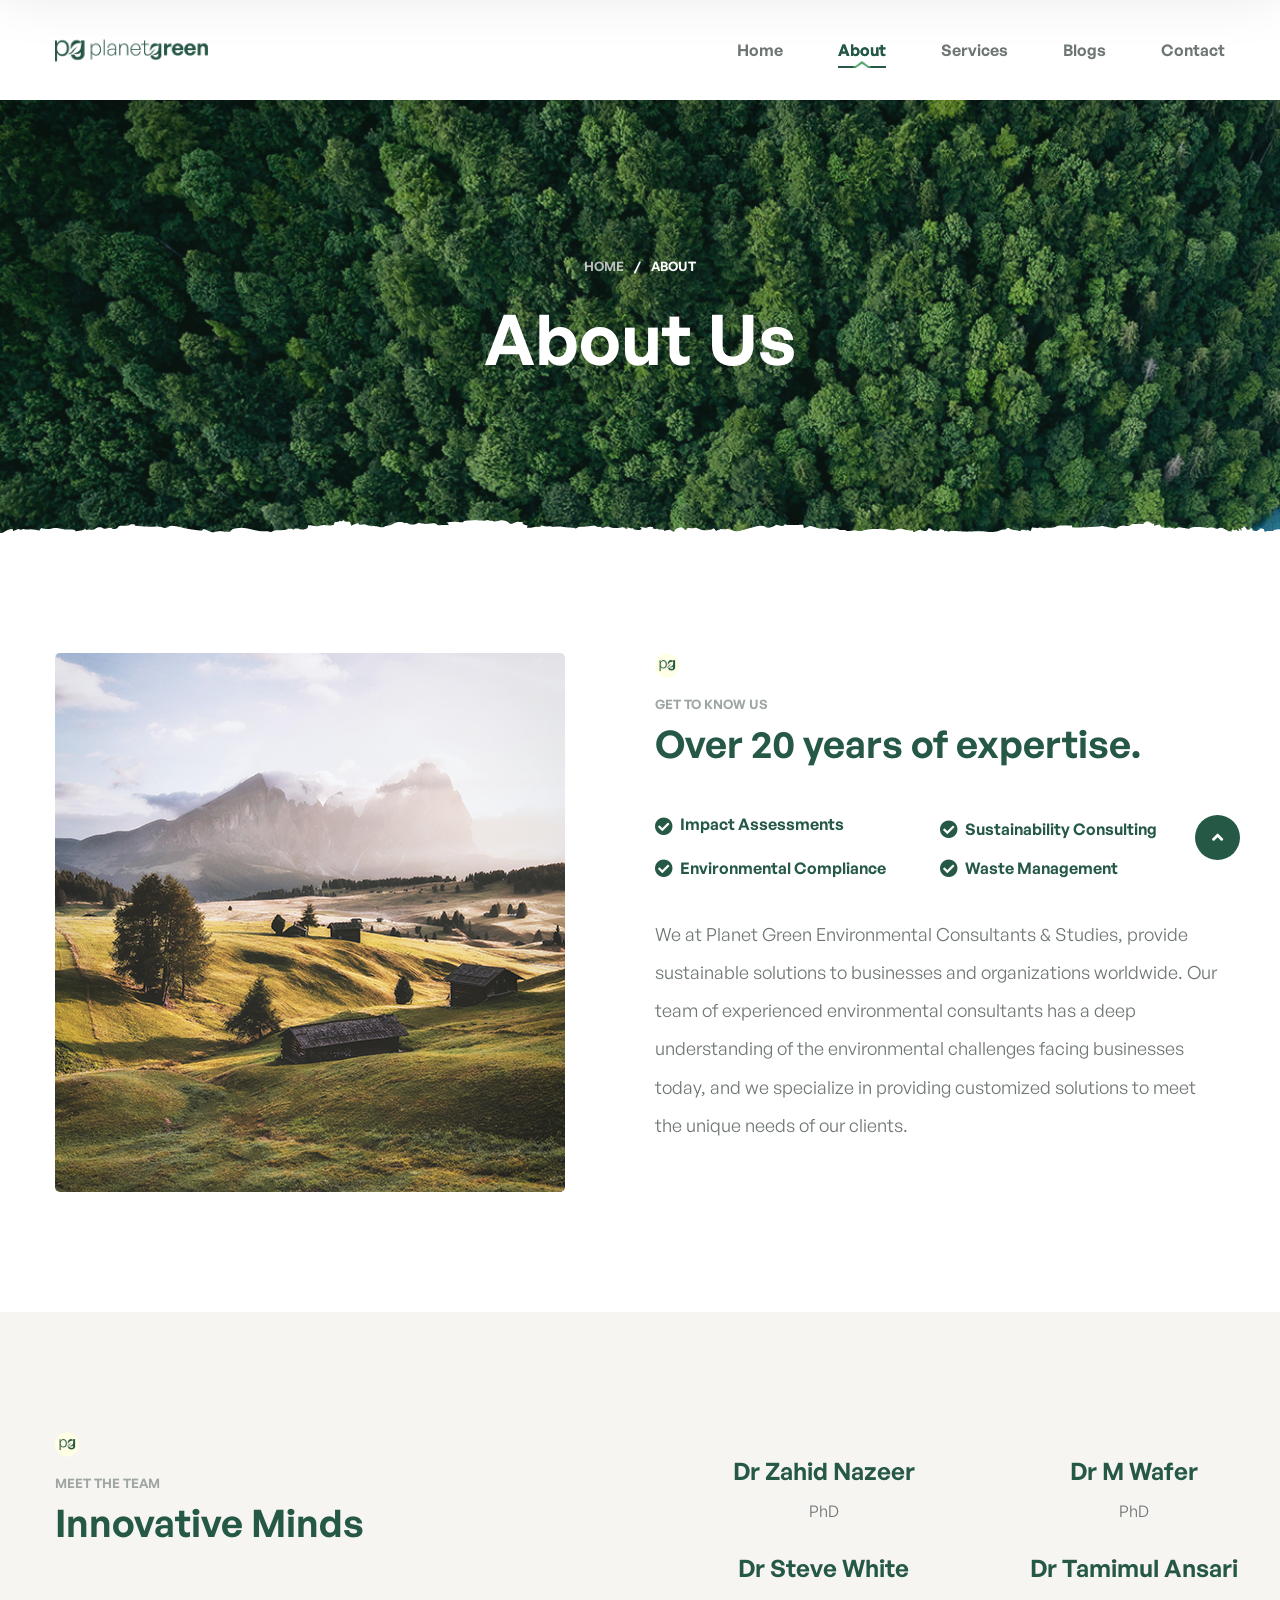
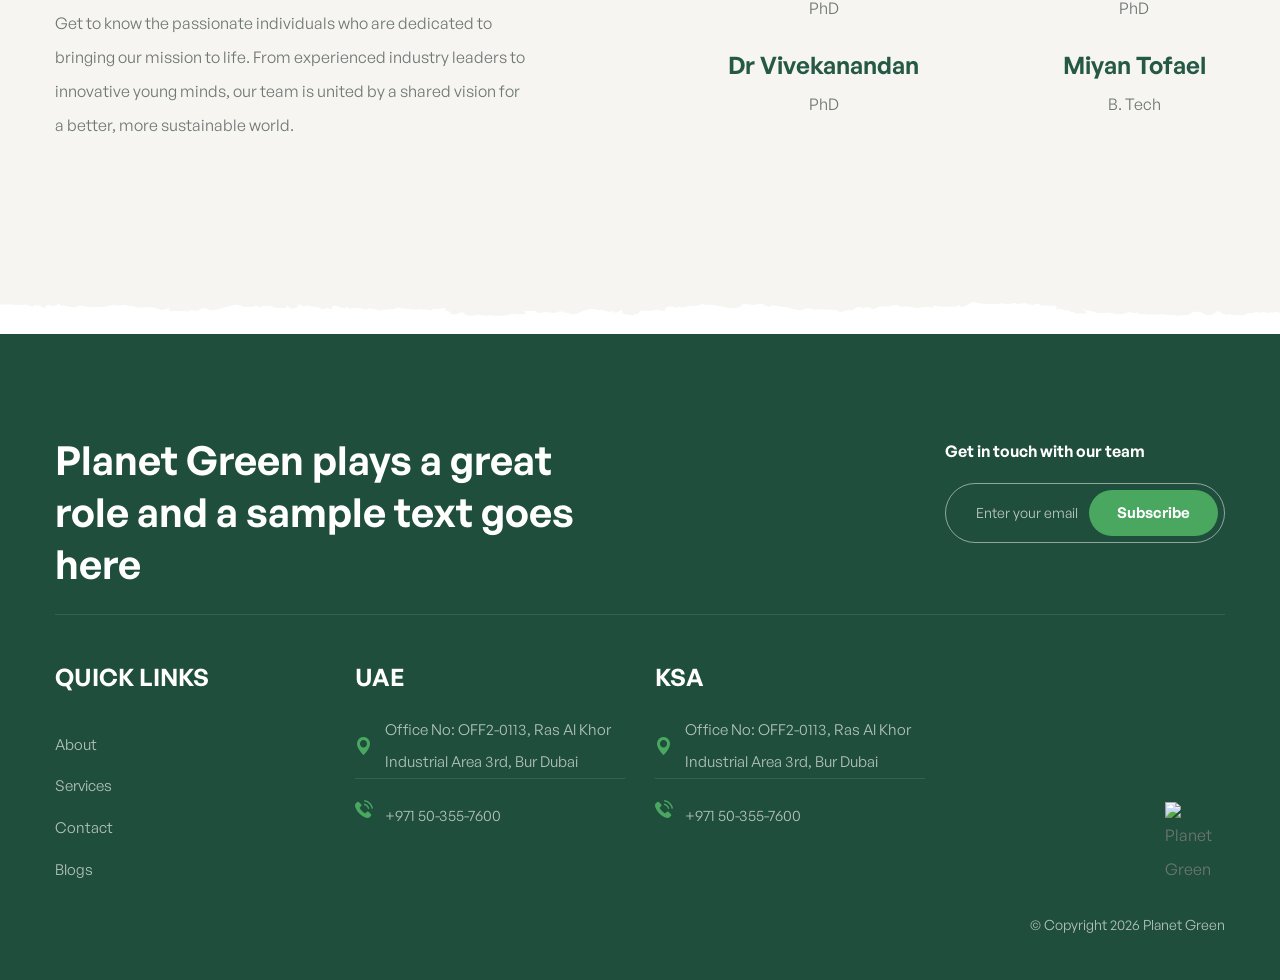
==== commit 4664d3cc: "further-change" ====
--- a/about.html
+++ b/about.html
@@ -179,51 +179,72 @@
         </section>
 
 
-        <footer class="site-footer" style="margin: auto;">
-            <img src="assets/images/icons/footer-bg-icon-2.png" class="site-footer__shape-1" alt="" style="opacity: 0.3";>
-            <div class="container">
-                <div class="row">
-                    <div class="col-sm-12 col-md-6 col-lg-6 col-xl-4">
+        <footer class="site-footer">
+            <div class="container">
+                <div class="site-footer__top">
+                    <div class="site-footer__top-left">
+                        <h3>Planet Green plays a great role and a sample text goes here</h3>
+                    </div>
+                    <div class="site-footer__top-right">
+                        <p class="site-footer__newsletter-title">Get in touch with our team</p>
                         <div class="footer-widget">
-                            <a href="index.html" class="footer-widget__Logo">
-                                <img src="assets/images/Logo-03.png" width="153" alt="">
-                            </a>
-                            <p>We'd love to hear from you! 
-                                <br>Get in touch with us today and let's start a conversation about how we can help you achieve your goals.
-                            </p>
-                            
-                            
-                        </div>
-                    </div>
-                    
-
-
-                    
-                    <div class="col-sm-12 col-md-6 col-lg-6 col-xl-3">
-                        <h3 class="footer-widget__title">Contact</h3>
+                            <form class="mc-form" action="#">
+                                <input type="email" placeholder="Enter your email" required>
+                                <button type="submit">Subscribe</button>
+                            </form>
+                        </div>
+                    </div>
+                </div>
+        
+                <div class="row site-footer__widgets">
+                    <div class="col-sm-12 col-md-6 col-lg-3">
+                        <h3 class="footer-widget__title">Quick Links</h3>
+                        <ul class="list-unstyled footer-widget__links">
+                            <li><a href="about.html">About</a></li>
+                            <li><a href="services.html">Services</a></li>
+                            <li><a href="contact.html">Contact</a></li>
+                            <li><a href="blog.html">Blogs</a></li>
+                        </ul>
+                    </div>
+        
+                    <div class="col-sm-12 col-md-6 col-lg-3">
+                        <h3 class="footer-widget__title">UAE</h3>
                         <ul class="list-unstyled footer-widget__contact">
+                            <li>
+                                <i class="pg-icon-pin"></i>
+                                <a href="#">Office No: OFF2-0113, Ras Al Khor Industrial Area 3rd, Bur Dubai</a>
+                            </li>
                             <li>
                                 <i class="pg-icon-telephone"></i>
                                 <a href="tel:+971 50-355-7600">+971 50-355-7600</a>
                             </li>
-                            <li>
-                                <i class="pg-icon-email"></i>
-                               <a href="mailto:info@pgenv-consult.com">info@pgenv-consult.com</a>
-                            </li>
+                        </ul>
+                    </div>
+        
+                    <div class="col-sm-12 col-md-6 col-lg-3">
+                        <h3 class="footer-widget__title">KSA</h3>
+                        <ul class="list-unstyled footer-widget__contact">
                             <li>
                                 <i class="pg-icon-pin"></i>
-                                <a href="#">Office No: OFF2-0113, Ras AI Khor Industrial Area 3rd, Bur Dubai</a>
+                                <a href="#">Office No: OFF2-0113, Ras Al Khor Industrial Area 3rd, Bur Dubai</a>
+                            </li>
+                            <li>
+                                <i class="pg-icon-telephone"></i>
+                                <a href="tel:+971 50-355-7600">+971 50-355-7600</a>
                             </li>
                         </ul>
                     </div>
+        
+                    <div class="col-sm-12 col-md-6 col-lg-3 site-footer__logo-col">
+                        <img src="assets/images/icons/Icon_v.png" class="site-footer__watermark" alt="Planet Green">
+                    </div>
+                </div>
+        
+                <div class="site-footer__bottom" style="text-align: right; border-top: 0; margin-top: 0;">
+                    <p>© Copyright 2026 Planet Green</p>
                 </div>
             </div>
         </footer>
-        <div class="bottom-footer">
-            <div class="container">
-                <p>© Copyright 2023 by Planet Green</p>
-            </div>
-        </div>
 
     </div>
 
--- a/assets/css/main.css
+++ b/assets/css/main.css
@@ -1,4 +1,4 @@
-
+﻿
 @font-face {
   font-family: "GeneralSans";
   src: url("../fonts/GeneralSans-Regular.woff2") format("woff2"),
@@ -20,7 +20,7 @@
 @font-face {
   font-family: "GeneralSans";
   src: url("../fonts/GeneralSans-Semibold.otf") format("opentype");
-  font-weight: 600;
+  font-weight: 500;
   font-style: normal;
   font-display: swap;
 }
@@ -406,7 +406,7 @@
   font-size: 20px;
   line-height: 1.417;
   margin: 0;
-  font-weight: bold;
+  font-weight: 500;
   margin-top: 10px;
   margin-bottom: 15px;
 }
@@ -437,7 +437,7 @@
   background-color: var(--thm-primary);
   color: #fff;
   font-size: 14px;
-  font-weight: bold;
+  font-weight: 500;
   padding: 6px 29.5px;
 }
 
@@ -468,7 +468,7 @@
   align-items: center;
   border-radius: 50%;
   font-size: 14px;
-  font-weight: 600;
+  font-weight: 500;
   color: #fff;
   padding: 0 20px;
   line-height: 1.3;
@@ -503,7 +503,7 @@
   line-height: 1;
   color: #6e7673;
   font-size: 14px;
-  font-weight: 600;
+  font-weight: 500;
 }
 
 .blog-card__meta a i {
@@ -533,7 +533,7 @@
 
 .blog-grid .more-btn__box .thm-btn {
   font-size: 18px;
-  font-weight: 700;
+  font-weight: 500;
   background-color: var(--thm-black);
 }
 
@@ -646,7 +646,7 @@
   color: var(--thm-black);
   margin-top: 15px;
   margin-bottom: 10px;
-  font-weight: 600;
+  font-weight: 500;
   max-width: 90%;
 }
 
@@ -799,7 +799,7 @@
 .blog-details__tags span {
   color: var(--thm-black);
   font-size: 18px;
-  font-weight: bold;
+  font-weight: 500;
   margin-right: 5px;
 }
 
@@ -902,7 +902,7 @@
   margin: 0;
   font-size: 18px;
   color: var(--thm-black);
-  font-weight: bold;
+  font-weight: 500;
   margin-bottom: 20px;
 }
 
@@ -942,7 +942,7 @@
   outline: none;
   color: #fff;
   font-size: 16px;
-  font-weight: 600;
+  font-weight: 500;
 }
 
 @media (min-width: 1200px) {
@@ -993,24 +993,21 @@
   display: -webkit-box;
   display: -ms-flexbox;
   display: flex;
-  -ms-flex-wrap: wrap;
-  flex-wrap: wrap;
-  margin-left: -10px;
-  margin-top: -20px;
+  -webkit-box-orient: vertical;
+  -webkit-box-direction: normal;
+  -ms-flex-direction: column;
+  flex-direction: column;
 }
 
 .blog-sidebar__tags-links a {
   font-size: 16px;
   color: #6e7673;
   font-weight: 500;
-  display: -webkit-box;
-  display: -ms-flexbox;
-  display: flex;
-  line-height: 1;
+  display: block;
+  line-height: 1.5;
   -webkit-transition: all 500ms ease;
   transition: all 500ms ease;
-  margin-left: 10px;
-  margin-top: 20px;
+  margin-top: 10px;
 }
 
 .blog-sidebar__tags-links a:hover {
@@ -1088,7 +1085,7 @@
 .blog-sidebar__posts ul li h4 {
   margin: 0;
   font-size: 16px;
-  font-weight: bold;
+  font-weight: 500;
   line-height: 1.625;
 }
 
@@ -1260,7 +1257,7 @@
   color: #fff;
   font-size: 16px;
   border-radius: 5px;
-  font-weight: 700;
+  font-weight: 500;
   font-family: var(--thm-font);
   padding: 16.5px 39.5px;
   -webkit-transition: 500ms;
@@ -1364,9 +1361,9 @@
   margin: 0;
   font-size: 13px;
   text-transform: uppercase;
-  font-weight: 700;
+  font-weight: 500;
   color: #9ea5a2;
-  letter-spacing: 0.2em;
+  letter-spacing: normal;
   line-height: 1;
   margin-top: 20px;
   margin-bottom: 10px;
@@ -1381,7 +1378,7 @@
 .block-title h3 {
   margin: 0;
   font-size: 38px;
-  font-weight: bold;
+  font-weight: 500;
   color: #255946;
 }
 
@@ -1926,7 +1923,7 @@
 
 .main-header__info-phone-content .main-header__info-phone-title {
   font-size: 16px;
-  font-weight: 800;
+  font-weight: 500;
   margin: 0;
   line-height: 1;
   color: #fff;
@@ -2173,7 +2170,7 @@
 .main-header__two .topbar p {
   color: #ffffff;
   font-size: 14px;
-  font-weight: bold;
+  font-weight: 500;
 }
 
 .main-header__two .main-menu .mobile-nav__toggler {
@@ -2760,7 +2757,7 @@
   font-size: 16px;
   font-weight: 500;
   text-transform: uppercase;
-  letter-spacing: 0.1em;
+  letter-spacing: normal;
   color: white;
   margin-bottom: 30px;
   opacity: 0;
@@ -2789,7 +2786,7 @@
   line-height: 84px;
   margin-top: 0px;
   font-weight: 500;
-  letter-spacing: -2%;
+  letter-spacing: normal;
   opacity: 0;
   visibility: hidden;
   -webkit-transform: translateY(110px);
@@ -3094,7 +3091,7 @@
   font-family: var(--special-font);
   color: #fff;
   font-size: 70px;
-  font-weight: 700;
+  font-weight: 500;
   margin-top: 30px;
 }
 
@@ -3118,9 +3115,9 @@
 }
 
 .thm-breadcrumb li {
-  font-weight: 700;
+  font-weight: 500;
   text-transform: uppercase;
-  letter-spacing: 0.2em;
+  letter-spacing: normal;
   font-size: 13px;
   color: #fff;
   line-height: 1;
@@ -3329,11 +3326,11 @@
   margin: 0;
   font-size: 24px;
   color: #fff;
-  font-weight: bold;
+  font-weight: 500;
   line-height: 1;
   margin-bottom: 25px;
   text-transform: uppercase;
-  letter-spacing: 0.5px;
+  letter-spacing: normal;
 }
 
 @media (min-width: 1200px) {
@@ -3403,7 +3400,7 @@
   appearance: none;
   width: auto;
   font-size: 15px;
-  font-weight: 600;
+  font-weight: 500;
   color: #fff;
   background-color: var(--thm-base);
   border-radius: 50px;
@@ -3571,7 +3568,7 @@
 .footer-widget__post-content span {
   font-size: 13px;
   color: var(--thm-primary);
-  font-weight: bold;
+  font-weight: 500;
   line-height: 1;
 }
 
@@ -3733,7 +3730,7 @@
   margin: 0;
   color: #255946;
   font-size: 18px;
-  font-weight: bold;
+  font-weight: 500;
   margin-bottom: 10px;
 }
 
@@ -3948,7 +3945,7 @@
 .service-two__card-content h3 {
   color: var(--thm-black);
   font-size: 18px;
-  font-weight: bold;
+  font-weight: 500;
   margin: 0;
   margin-top: 20px;
   margin-bottom: 10px;
@@ -4194,7 +4191,7 @@
   font-weight: 500;
   font-size: 16px;
   line-height: 1.2;
-  letter-spacing: -0.02em;
+  letter-spacing: normal;
   color: #ffffff;
   margin: 0 0 5px;
   overflow-wrap: break-word;
@@ -4207,7 +4204,7 @@
   font-weight: 300;
   font-size: 12px;
   line-height: 1.3;
-  letter-spacing: -0.02em;
+  letter-spacing: normal;
   color: #66d575;
   text-decoration: none;
 }
@@ -4282,8 +4279,8 @@
 .about-one__count span {
   display: block;
   font-size: 12px;
-  font-weight: bold;
-  letter-spacing: 0.2em;
+  font-weight: 500;
+  letter-spacing: normal;
   color: #fff;
   text-transform: uppercase;
   line-height: 1;
@@ -4398,7 +4395,7 @@
   color: var(--thm-black);
   font-size: 18px;
   line-height: 1.2;
-  font-weight: bold;
+  font-weight: 500;
   -webkit-transition: all 500ms ease;
   transition: all 500ms ease;
 }
@@ -4725,3 +4722,60 @@
   background-color: var(--thm-base);
   color: #fff;
 }
+
+/* Custom Footer Overrides to match Figma */
+.site-footer {
+  background-color: #1F4E3D !important;
+  font-family: 'GeneralSans', sans-serif;
+}
+
+.site-footer__top-left h3 {
+  font-family: 'GeneralSans', sans-serif;
+}
+
+.footer-widget .mc-form {
+  background-color: transparent !important;
+  border: 1px solid rgba(255, 255, 255, 0.5) !important;
+  border-radius: 50px !important;
+  max-width: 450px !important;
+}
+
+.site-footer__newsletter-title {
+  color: #fff !important;
+  font-family: 'GeneralSans', sans-serif !important;
+  font-size: 16px !important;
+  font-weight: 500 !important;
+}
+
+.footer-widget .mc-form input[type="text"],
+.footer-widget .mc-form input[type="email"] {
+  background-color: transparent !important;
+  color: #fff !important;
+}
+
+.footer-widget .mc-form input::placeholder {
+  color: rgba(255,255,255,0.7) !important;
+}
+
+.footer-widget__links li::before {
+  display: none !important;
+}
+
+.footer-widget__links li a {
+  padding-left: 0 !important;
+}
+
+.site-footer__watermark {
+  max-width: 60px !important;
+  opacity: 1 !important;
+}
+
+.footer-widget__title {
+  text-transform: uppercase !important;
+  font-family: 'GeneralSans', sans-serif;
+}
+
+.footer-widget__contact li > i {
+  color: var(--thm-base) !important;
+}
+
